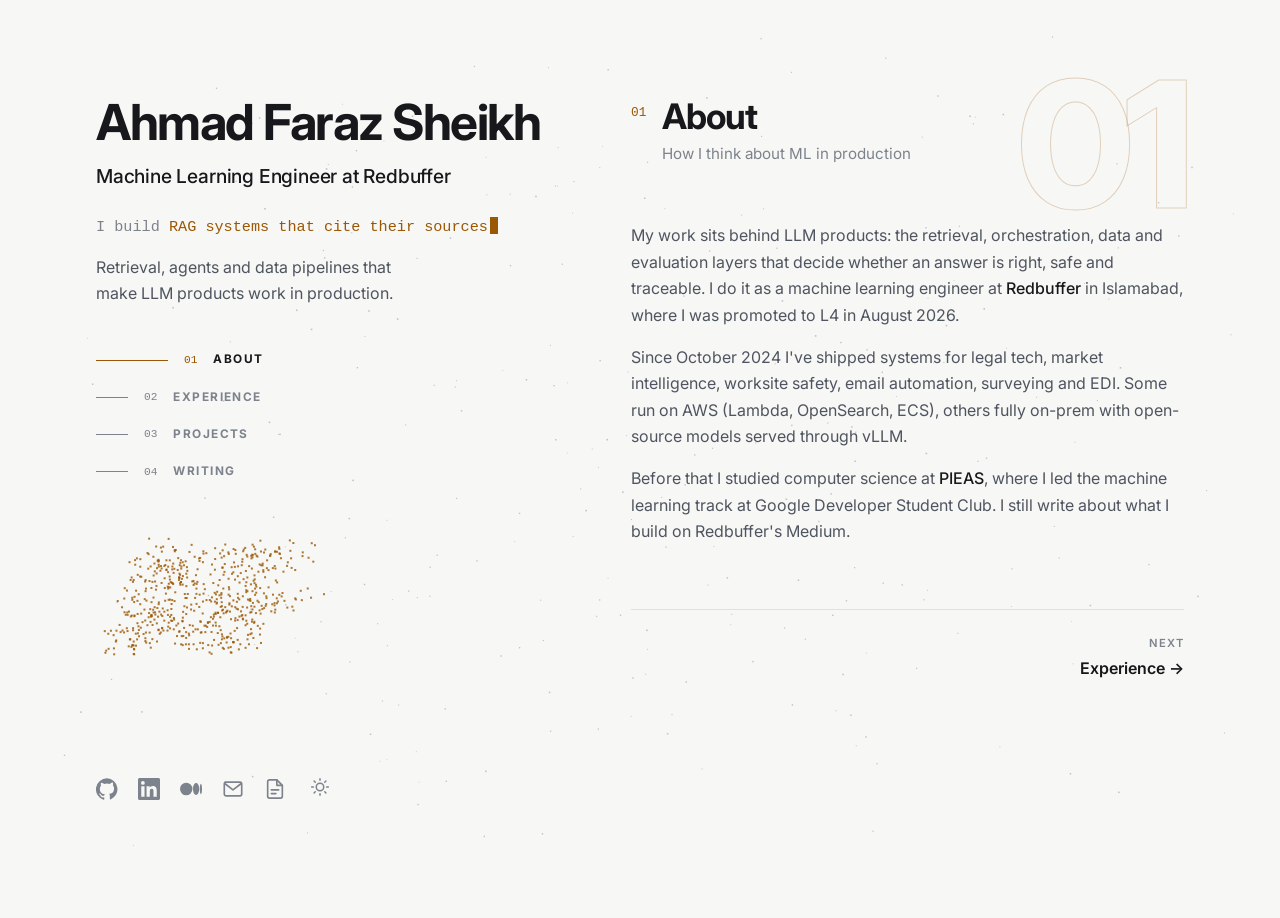
==== index.html @ 35bd9086 "Portfolio: two-column layout with section pages and embedding-space visual" ====
<!DOCTYPE html>
<html lang="en">
<head>
<meta charset="utf-8">
<meta name="viewport" content="width=device-width, initial-scale=1, viewport-fit=cover">
<title>Ahmad Faraz Sheikh | Machine Learning Engineer</title>
<meta name="description" content="Ahmad Faraz Sheikh is a machine learning engineer at Redbuffer building RAG systems, agentic AI, data pipelines and LLM evaluation, deployed on AWS and on-prem with vLLM.">
<meta name="author" content="Ahmad Faraz Sheikh">
<meta property="og:type" content="website">
<meta property="og:title" content="Ahmad Faraz Sheikh | Machine Learning Engineer">
<meta property="og:description" content="Ahmad Faraz Sheikh is a machine learning engineer at Redbuffer building RAG systems, agentic AI, data pipelines and LLM evaluation, deployed on AWS and on-prem with vLLM.">
<meta property="og:image" content="assets/img/og-image.png">
<meta name="twitter:card" content="summary_large_image">
<meta name="theme-color" content="#0e1013">
<link rel="icon" href="favicon.svg" type="image/svg+xml">
<script>try{var t=localStorage.getItem("theme");if(t)document.documentElement.dataset.theme=t}catch(e){}</script>
<link rel="preconnect" href="https://fonts.googleapis.com">
<link rel="preconnect" href="https://fonts.gstatic.com" crossorigin>
<link href="https://fonts.googleapis.com/css2?family=Inter:wght@400;500;600;700&display=swap" rel="stylesheet">
<link rel="stylesheet" href="assets/css/style.css?v=11">
</head>
<body data-page="index">
<div class="spot" aria-hidden="true"></div>
<a class="skip" href="#main">Skip to content</a>
<canvas id="field" aria-hidden="true"></canvas>
<div class="layout">
  <header class="side">
    <div>
      <h1><a href="index.html">Ahmad Faraz Sheikh</a></h1>
      <h2 class="role">Machine Learning Engineer at Redbuffer</h2>
      <p class="typed" aria-label="What I work on"><span class="k">I build</span> <span id="typed"></span><span class="caret" aria-hidden="true"></span></p>
      <p class="pitch">Retrieval, agents and data pipelines that make LLM products work in production.</p>
      <nav class="toc" aria-label="Sections">
        <a href="#about" data-sec="about"><i></i><b>01</b><span>About</span></a>
        <a href="#experience" data-sec="experience"><i></i><b>02</b><span>Experience</span></a>
        <a href="#projects" data-sec="projects"><i></i><b>03</b><span>Projects</span></a>
        <a href="#writing" data-sec="writing"><i></i><b>04</b><span>Writing</span></a>
      </nav>
    </div>
    <div class="viz" aria-hidden="true"></div>
    <div class="side-foot">
      <ul class="socials" id="socials" aria-label="Social media"></ul>
      <button class="theme" id="themeBtn" type="button" aria-label="Switch between dark and light">
        <svg viewBox="0 0 24 24" aria-hidden="true"><circle cx="12" cy="12" r="4.5"/><path d="M12 2v2M12 20v2M4.9 4.9l1.4 1.4M17.7 17.7l1.4 1.4M2 12h2M20 12h2M4.9 19.1l1.4-1.4M17.7 6.3l1.4-1.4"/></svg>
      </button>
    </div>
  </header>

  <main id="main" class="content">
    <nav class="tabs" aria-label="Sections"><a href="#about" data-sec="about">About</a><a href="#experience" data-sec="experience">Experience</a><a href="#projects" data-sec="projects">Projects</a><a href="#writing" data-sec="writing">Writing</a></nav>
      <section id="about" class="sec" aria-label="About" data-num="01">
        <header class="sec-head"><span class="num">01</span><div><h2>About</h2><p class="kicker">How I think about ML in production</p></div></header>
        <div class="about" id="aboutText"></div>
        <nav class="pager" aria-label="Section pages"><span></span><a class="pg next" href="#experience" data-sec="experience"><small>Next</small><span>Experience →</span></a></nav>
      </section>
      <section id="experience" class="sec" aria-label="Experience" data-num="02">
        <header class="sec-head"><span class="num">02</span><div><h2>Experience</h2><p class="kicker">Where I have shipped</p></div></header>
        <ol class="list" id="experienceList"></ol>
        <a class="arrow-link" id="cvLink" download>Download full CV <span aria-hidden="true">→</span></a>
        <nav class="pager" aria-label="Section pages"><a class="pg prev" href="#about" data-sec="about"><small>Previous</small><span>← About</span></a><a class="pg next" href="#projects" data-sec="projects"><small>Next</small><span>Projects →</span></a></nav>
      </section>
      <section id="projects" class="sec" aria-label="Projects" data-num="03">
        <header class="sec-head"><span class="num">03</span><div><h2>Projects</h2><p class="kicker">Selected client work</p></div></header>
        <ol class="list" id="projectList"></ol>
        <a class="arrow-link" href="projects.html">View full project archive <span aria-hidden="true">→</span></a>
        <nav class="pager" aria-label="Section pages"><a class="pg prev" href="#experience" data-sec="experience"><small>Previous</small><span>← Experience</span></a><a class="pg next" href="#writing" data-sec="writing"><small>Next</small><span>Writing →</span></a></nav>
      </section>
      <section id="writing" class="sec" aria-label="Writing" data-num="04">
        <header class="sec-head"><span class="num">04</span><div><h2>Writing</h2><p class="kicker">Notes on Medium</p></div></header>
        <ol class="list" id="writingList"></ol>
        <footer class="foot">
          <p>Want to talk about RAG, agents or an ML role? Email <a id="footMail"></a>.</p>
          <p class="small">Hand-built with plain HTML, CSS and JavaScript. Hosted on GitHub Pages.</p>
        </footer>
        <nav class="pager" aria-label="Section pages"><a class="pg prev" href="#projects" data-sec="projects"><small>Previous</small><span>← Projects</span></a><a class="pg next" href="#about" data-sec="about"><small>Back to start</small><span>About ↺</span></a></nav>
      </section>
  </main>
</div>

<dialog id="modal" aria-labelledby="mTitle"><div id="modalBody"></div></dialog>
<noscript><p style="text-align:center;padding:2rem">This site needs JavaScript to show its content. Email <a href="mailto:faraz.sheikh2001@gmail.com">faraz.sheikh2001@gmail.com</a>.</p></noscript>
<script src="assets/js/content.js?v=11" defer></script>
<script src="assets/js/field.js?v=11" defer></script>
<script src="assets/js/main.js?v=11" defer></script>
</body>
</html>
---- assets/css/style.css ----
/* Two-column engineer layout: fixed intro on the left, scrolling work on the right. */
/* each section page has its own accent: --ad (dark theme) and --al (light theme) */
:root{--ad:#f2b84b;--al:#9a5704}
:root[data-sec="experience"]{--ad:#5fd3a0;--al:#17754b}
:root[data-sec="projects"]{--ad:#8ea6ff;--al:#3450c2}
:root[data-sec="writing"]{--ad:#ff8f6e;--al:#bf4320}
:root{
  --bg:#0e1013; --raise:rgba(255,255,255,.035); --raise2:rgba(255,255,255,.06);
  --head:#e6e8eb; --text:#99a2ad; --dim:#636c77; --line:rgba(255,255,255,.08);
  --accent:var(--ad);
  color-scheme:dark;
}
:root[data-theme="light"]{
  --bg:#f7f7f5; --raise:rgba(0,0,0,.03); --raise2:rgba(0,0,0,.05);
  --head:#17181b; --text:#4f5560; --dim:#7d838c; --line:rgba(0,0,0,.09);
  --accent:var(--al);
  color-scheme:light;
}
@media (prefers-color-scheme: light){
  :root:not([data-theme="dark"]){
    --bg:#f7f7f5; --raise:rgba(0,0,0,.03); --raise2:rgba(0,0,0,.05);
    --head:#17181b; --text:#4f5560; --dim:#7d838c; --line:rgba(0,0,0,.09);
    --accent:var(--al);
    color-scheme:light;
  }
}
:root{--pill:color-mix(in srgb,var(--accent) 11%,transparent);--spot:color-mix(in srgb,var(--accent) 7%,transparent)}

*,*::before,*::after{box-sizing:border-box}
html{-webkit-text-size-adjust:100%;scroll-behavior:smooth}
body{margin:0;background:var(--bg);color:var(--text);font:400 16px/1.65 Inter,system-ui,sans-serif;-webkit-font-smoothing:antialiased}
a{color:inherit;text-decoration:none}
h1,h2,h3,p{margin:0}
ul,ol{list-style:none;margin:0;padding:0}
b,strong{color:var(--head);font-weight:500}
::selection{background:var(--accent);color:var(--bg)}
:focus-visible{outline:2px solid var(--accent);outline-offset:3px;border-radius:4px}
.skip{position:absolute;left:-999px;top:12px;z-index:60;background:var(--accent);color:var(--bg);padding:.5rem 1rem;border-radius:6px;font-weight:600}
.skip:focus{left:12px}
.spot{position:fixed;inset:0;pointer-events:none;z-index:0;transition:background .3s}
@media (hover:none){.spot{display:none}}

/* ---------- layout ---------- */
.layout{position:relative;z-index:1;max-width:1280px;margin:0 auto;padding:0 24px}
@media (min-width:768px){.layout{padding:0 48px}}
@media (min-width:1024px){.layout{display:flex;justify-content:space-between;gap:4rem;padding:0 96px}}

.side{padding:64px 0 24px}
@media (min-width:1024px){.side{position:sticky;top:0;height:100vh;width:46%;display:flex;flex-direction:column;justify-content:space-between;padding:96px 0}}
.side h1{font-size:clamp(2.4rem,5vw,3.1rem);line-height:1.05;font-weight:700;letter-spacing:-.03em;color:var(--head)}
.role{margin-top:.8rem;font-size:1.2rem;font-weight:500;color:var(--head);letter-spacing:-.01em}
.typed{margin-top:1.4rem;min-height:1.6em;font:500 .95rem/1.6 ui-monospace,"SF Mono",Menlo,Consolas,monospace;color:var(--accent);transition:color .4s}
.typed .k{color:var(--dim)}
.typed .caret{display:inline-block;width:.55em;height:1.1em;margin-left:2px;vertical-align:-.2em;background:var(--accent);animation:blink 1s steps(2) infinite;transition:background .4s}
@keyframes blink{50%{opacity:0}}
.pitch{margin-top:1rem;max-width:21rem;line-height:1.6}

.toc{display:none}
@media (min-width:1024px){.toc{display:flex;flex-direction:column;align-items:flex-start;margin-top:2.2rem;gap:0}}
.toc a{display:flex;align-items:center;gap:1rem;padding:.55rem 0;font-size:.74rem;font-weight:700;text-transform:uppercase;letter-spacing:.12em;color:var(--dim);transition:color .2s}
.toc a b{font:500 .7rem ui-monospace,Menlo,monospace;color:inherit;letter-spacing:0}
.toc i{display:block;width:2rem;height:1px;background:var(--dim);transition:width .3s,background .3s}
.toc a:hover{color:var(--head)}
.toc a:hover i{width:3rem;background:var(--head)}
.toc a.active{color:var(--head)}
.toc a.active b{color:var(--accent)}
.toc a.active i{width:4.5rem;background:var(--accent)}

/* living embedding space: the canvas covers the page, the shape fills .viz */
#field{position:fixed;inset:0;width:100%;height:100%;z-index:0;pointer-events:none}
@media (max-width:1023px){#field{position:absolute;top:0;left:0;right:0;bottom:auto}}
.viz{height:170px;margin:1.5rem 0 .5rem}
@media (min-width:1024px){.side{justify-content:flex-start}.viz{flex:1;min-height:130px;max-height:360px;margin:1.8rem 0 2.4rem;max-width:460px}}
.side-foot{display:flex;align-items:center;gap:1.25rem;margin-top:2rem}
.socials{display:flex;align-items:center;gap:1.25rem}
.socials a{display:block;color:var(--dim);transition:color .15s}
.socials a:hover{color:var(--head)}
.socials svg{width:22px;height:22px;display:block}
.theme{margin-left:auto;background:none;border:0;padding:4px;color:var(--dim);cursor:pointer}
.theme:hover{color:var(--head)}
.theme svg{width:20px;height:20px;fill:none;stroke:currentColor;stroke-width:1.8;stroke-linecap:round}
@media (min-width:1024px){.theme{margin-left:0}}

.content{padding:0 0 64px;position:relative}

/* mobile tab bar (the left column's nav takes over on desktop) */
.tabs{position:sticky;top:0;z-index:20;display:flex;gap:1.5rem;overflow-x:auto;scrollbar-width:none;margin:0 -24px 2rem;padding:0 24px;border-bottom:1px solid var(--line);background:color-mix(in srgb,var(--bg) 85%,transparent);backdrop-filter:blur(10px);-webkit-backdrop-filter:blur(10px)}
.tabs::-webkit-scrollbar{display:none}
@media (min-width:768px){.tabs{margin:0 -48px 2rem;padding:0 48px}}
.tabs a{flex:none;padding:1rem 0 .9rem;font-size:.78rem;font-weight:700;text-transform:uppercase;letter-spacing:.1em;color:var(--dim);border-bottom:2px solid transparent;margin-bottom:-1px;transition:color .2s,border-color .3s}
.tabs a.active{color:var(--head);border-color:var(--accent)}
@media (min-width:1024px){.tabs{display:none}}

/* ---------- section pages ---------- */
.sec{display:none;position:relative}
.sec.on{display:block;animation:pageIn .45s cubic-bezier(.2,.7,.2,1)}
@keyframes pageIn{from{opacity:0;transform:translateY(14px)}}
/* big outlined page number behind the header */
.sec::before{content:attr(data-num);position:absolute;right:0;top:-1rem;font:800 clamp(6rem,14vw,11rem)/1 Inter,sans-serif;letter-spacing:-.06em;color:transparent;-webkit-text-stroke:1px color-mix(in srgb,var(--accent) 35%,transparent);pointer-events:none;z-index:-1;opacity:.7}
@media (min-width:1024px){
  body[data-page="index"]{overflow:hidden}
  .layout{height:100vh}
  .content{width:54%;height:100vh;padding:0}
  .sec,.sec.on{display:block;position:absolute;top:0;bottom:0;left:-1.75rem;right:-1.75rem;overflow-y:auto;overscroll-behavior:contain;padding:96px 1.75rem 72px;scrollbar-width:thin;scrollbar-color:var(--line) transparent;
    opacity:0;visibility:hidden;transform:translateY(18px);transition:opacity .45s ease,transform .55s cubic-bezier(.2,.7,.2,1),visibility 0s .45s;animation:none}
  .sec.on{opacity:1;visibility:visible;transform:none;transition:opacity .45s ease .08s,transform .55s cubic-bezier(.2,.7,.2,1) .08s,visibility 0s}
  .sec::before{right:1.75rem;top:3.5rem}
}
.sec:focus,.sec:focus-visible{outline:none}
.sec-head{display:flex;align-items:flex-start;gap:1rem;margin-bottom:2.5rem}
@media (min-width:1024px){.sec-head{margin-bottom:3.5rem}}
.sec-head .num{font:500 .8rem ui-monospace,Menlo,monospace;color:var(--accent);padding-top:.55rem;transition:color .4s}
.sec-head h2{font-size:clamp(1.7rem,3vw,2.2rem);font-weight:700;letter-spacing:-.03em;line-height:1.15;color:var(--head)}
.sec-head .kicker{margin-top:.3rem;color:var(--dim);font-size:.95rem}

/* previous / next at the bottom of each page */
.pager{display:flex;justify-content:space-between;gap:1rem;margin-top:4rem;padding-top:1.5rem;border-top:1px solid var(--line)}
.pg{display:flex;flex-direction:column;gap:.15rem;color:var(--head);font-weight:600}
.pg.next{text-align:right;margin-left:auto}
.pg small{font-size:.7rem;font-weight:600;text-transform:uppercase;letter-spacing:.1em;color:var(--dim)}
.pg span{transition:color .2s,transform .2s}
.pg:hover span{color:var(--accent)}
.pg.next:hover span{transform:translateX(4px)}
.pg.prev:hover span{transform:translateX(-4px)}

.about p{margin-bottom:1rem}
.about a{color:var(--head);font-weight:500}
.about a:hover{color:var(--accent)}

/* ---------- list items (experience, projects, writing) ---------- */
.list{display:flex;flex-direction:column;gap:3rem}
.item{position:relative;display:grid;gap:.5rem;transition:opacity .25s}
@media (min-width:640px){.item{grid-template-columns:repeat(8,minmax(0,1fr));gap:2rem}}
.item::before{content:"";position:absolute;inset:-1rem;border-radius:8px;transition:background .25s,box-shadow .25s;z-index:-1}
@media (min-width:1024px){
  .item::before{inset:-1rem -1.5rem}
  .item:hover::before{background:var(--raise);box-shadow:inset 0 1px 0 var(--line)}
  .list:hover .item:not(:hover){opacity:.5}
}
.item .when{font-size:.74rem;font-weight:600;text-transform:uppercase;letter-spacing:.06em;color:var(--dim);padding-top:.25rem}
@media (min-width:640px){.item .when{grid-column:span 2}.item .body{grid-column:3/-1}}
.item h3{font-size:1rem;font-weight:500;line-height:1.35;color:var(--head)}
.item h3 .t{display:inline}
.item h3 .co{color:var(--dim);font-weight:400}
.item:hover h3,.item:focus-within h3{color:var(--accent)}
.item h3 .ar{display:inline-block;margin-left:.3rem;transition:transform .2s;font-size:.9em}
.item:hover h3 .ar{transform:translate(3px,-3px)}
.item .stretch{position:absolute;inset:-1rem;z-index:2;border-radius:8px;background:none;border:0;padding:0;margin:0;cursor:pointer;-webkit-appearance:none;appearance:none}
@media (min-width:1024px){.item .stretch{inset:-1rem -1.5rem}}
.item .stretch:focus-visible{outline-offset:0}
.item .sub{font-size:.95rem;color:var(--dim);margin-top:.1rem}
.item p.desc{margin-top:.5rem;font-size:.92rem;line-height:1.6}
.item .bul{margin-top:.6rem;display:grid;gap:.35rem;font-size:.9rem}
.item .bul li{position:relative;padding-left:1rem}
.item .bul li::before{content:"";position:absolute;left:0;top:.65em;width:5px;height:1px;background:var(--dim)}
.item .bul button{position:relative;z-index:3;background:none;border:0;padding:0;font:inherit;color:var(--head);font-weight:500;cursor:pointer}
.item .bul button:hover{color:var(--accent)}
.tags{display:flex;flex-wrap:wrap;gap:.4rem;margin-top:.9rem}
.tags li{padding:.25rem .7rem;border-radius:999px;background:var(--pill);color:var(--accent);font-size:.74rem;font-weight:500;line-height:1.4}

/* project thumbnail: key metric instead of a screenshot */
.metric{order:2;align-self:start;border:1px solid var(--line);border-radius:6px;background:var(--raise);padding:.7rem .75rem;max-width:200px;transition:border-color .2s}
@media (min-width:640px){.metric{order:0;grid-column:span 2;margin-top:.2rem}}
.item:hover .metric{border-color:color-mix(in srgb,var(--accent) 45%,transparent)}
.metric b{display:block;font-size:1.25rem;font-weight:700;letter-spacing:-.02em;color:var(--head);line-height:1.15}
.metric span{display:block;font-size:.7rem;line-height:1.35;color:var(--dim);margin-top:.2rem}

.arrow-link{display:inline-flex;align-items:center;gap:.4rem;margin-top:3rem;font-weight:600;color:var(--head);border-bottom:1px solid transparent}
.arrow-link span{transition:transform .2s}
.arrow-link:hover{border-color:var(--accent)}
.arrow-link:hover span{transform:translateX(4px)}

.foot{margin-top:4rem;max-width:28rem;font-size:.9rem;color:var(--dim)}
.foot a{color:var(--head);font-weight:500}
.foot a:hover{color:var(--accent)}
.foot .small{margin-top:.8rem;font-size:.8rem}

/* ---------- archive ---------- */
.archive{position:relative;z-index:1;max-width:1280px;margin:0 auto;padding:64px 24px}
@media (min-width:768px){.archive{padding:96px 48px}}
@media (min-width:1024px){.archive{padding:96px}}
.back{display:inline-flex;gap:.5rem;font-weight:600;color:var(--accent)}
.back span{transition:transform .2s}
.back:hover span{transform:translateX(-4px)}
.archive h1{margin-top:.6rem;font-size:clamp(2.4rem,5vw,3.1rem);font-weight:700;letter-spacing:-.03em;color:var(--head)}
.archive .lead{margin-top:.6rem}
.arch-table{width:100%;margin-top:3rem;border-collapse:collapse;text-align:left}
.arch-table thead{position:sticky;top:0;z-index:5;background:color-mix(in srgb,var(--bg) 82%,transparent);backdrop-filter:blur(8px)}
.arch-table th{padding:1rem 1rem 1rem 0;font-size:.8rem;font-weight:600;color:var(--head);border-bottom:1px solid var(--line)}
.arch-table td{padding:1rem 1rem 1rem 0;border-bottom:1px solid var(--line);vertical-align:top;font-size:.9rem}
.arch-table td.yr{color:var(--dim);white-space:nowrap;padding-top:1.1rem}
.arch-table td.nm{font-weight:600;color:var(--head);line-height:1.35}
.arch-table td.nm button{all:unset;cursor:pointer}
.arch-table td.nm button:hover,.arch-table td.nm a:hover{color:var(--accent)}
.arch-table td.at{color:var(--dim)}
.arch-table td .tags{margin-top:0}
.arch-table td.ln a,.arch-table td.ln button{all:unset;cursor:pointer;color:var(--dim);font-size:.86rem;white-space:nowrap}
.arch-table td.ln a:hover,.arch-table td.ln button:hover{color:var(--accent)}
@media (max-width:1023px){.hide-md{display:none}}
@media (max-width:639px){.hide-sm{display:none}}

/* ---------- case study modal ---------- */
dialog#modal{width:min(760px,100% - 24px);max-height:min(88vh,100dvh - 24px);padding:0;border:1px solid var(--line);border-radius:12px;background:var(--bg);color:var(--text);box-shadow:0 30px 80px -20px rgba(0,0,0,.6)}
dialog#modal::backdrop{background:rgba(5,6,8,.65);backdrop-filter:blur(3px)}
dialog#modal[open]{animation:up .2s ease-out}
@keyframes up{from{opacity:0;transform:translateY(10px)}}
.m-in{padding:2rem}
@media (max-width:640px){.m-in{padding:1.4rem 1.2rem}}
.m-top{display:flex;justify-content:space-between;align-items:flex-start;gap:1rem}
.m-top .k{font-size:.74rem;font-weight:600;text-transform:uppercase;letter-spacing:.08em;color:var(--dim)}
.m-x{flex:none;background:var(--raise2);border:0;color:var(--head);width:34px;height:34px;border-radius:8px;cursor:pointer;font-size:1rem}
.m-x:hover{color:var(--accent)}
.m-in h2{margin-top:.4rem;font-size:1.6rem;line-height:1.2;font-weight:700;letter-spacing:-.02em;color:var(--head)}
.m-in .lead{margin-top:.7rem}
.m-stats{display:grid;grid-template-columns:repeat(3,1fr);gap:.6rem;margin-top:1.4rem}
@media (max-width:560px){.m-stats{grid-template-columns:1fr}}
.m-stats div{border:1px solid var(--line);border-radius:8px;padding:.75rem .85rem;background:var(--raise)}
.m-stats b{display:block;font-size:1.1rem;font-weight:700;color:var(--head)}
.m-stats span{font-size:.8rem;color:var(--dim)}
.m-in h4{margin:1.8rem 0 .6rem;font-size:.74rem;font-weight:700;text-transform:uppercase;letter-spacing:.12em;color:var(--head)}
.m-in .bul{display:grid;gap:.5rem;font-size:.94rem}
.m-in .bul li{position:relative;padding-left:1.1rem}
.m-in .bul li::before{content:"▹";position:absolute;left:0;color:var(--accent)}
.flow{display:flex;flex-wrap:wrap;align-items:center;gap:.4rem;font-size:.82rem}
.flow span{border:1px solid var(--line);border-radius:6px;padding:.35rem .6rem;background:var(--raise);color:var(--head)}
.flow span small{display:block;font-size:.7rem;color:var(--dim)}
.flow em{font-style:normal;color:var(--dim)}
.m-links{display:flex;flex-wrap:wrap;gap:1.2rem;margin-top:1.6rem}
.m-links a{font-weight:600;color:var(--accent)}
.m-links a:hover{text-decoration:underline}

@media (prefers-reduced-motion:reduce){*{animation:none!important;transition:none!important;scroll-behavior:auto!important}}
@media (max-width:639px){.metric{display:none}}
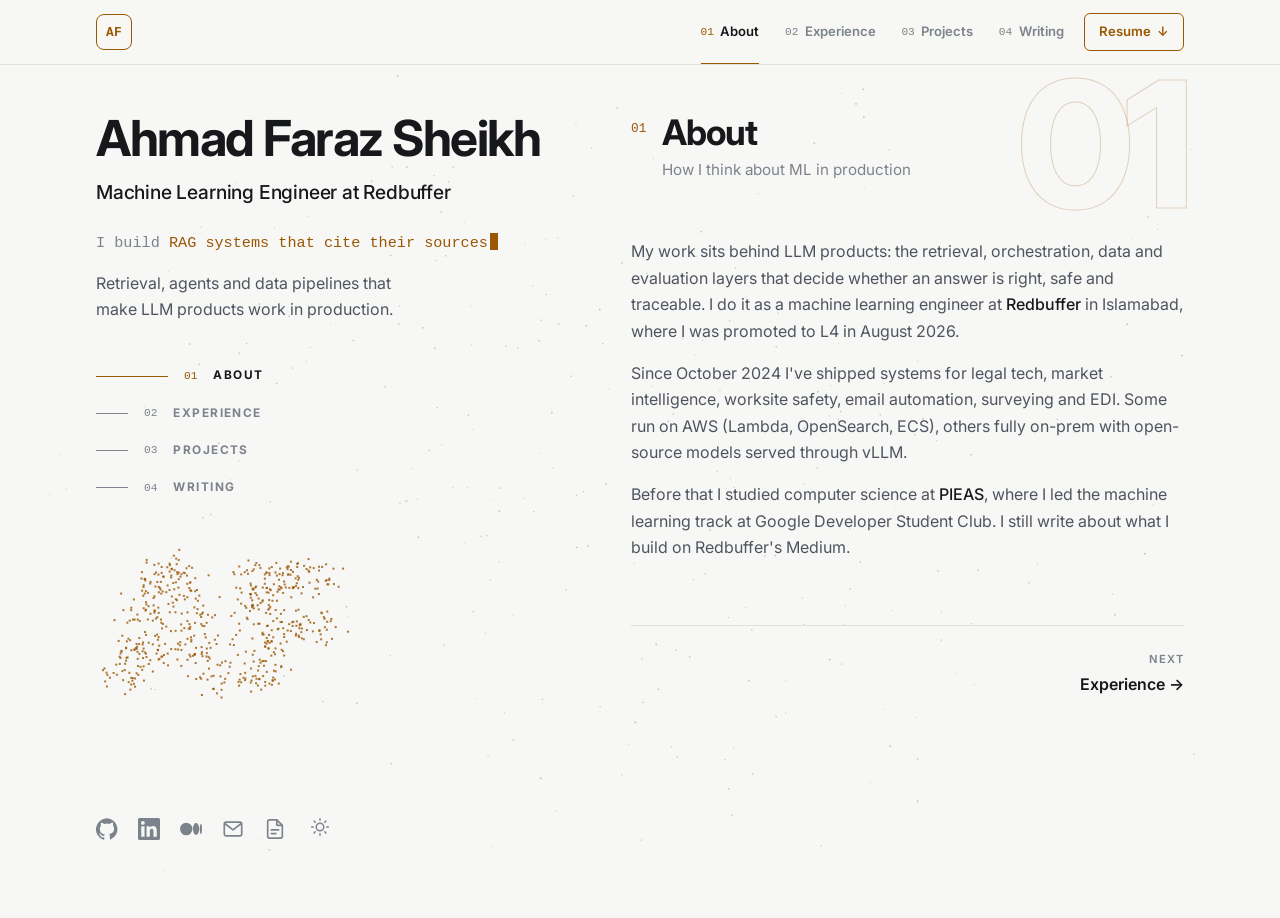
==== commit 96662e00: "Add top navigation bar with resume button" ====
--- a/index.html
+++ b/index.html
@@ -17,12 +17,19 @@
 <link rel="preconnect" href="https://fonts.googleapis.com">
 <link rel="preconnect" href="https://fonts.gstatic.com" crossorigin>
 <link href="https://fonts.googleapis.com/css2?family=Inter:wght@400;500;600;700&display=swap" rel="stylesheet">
-<link rel="stylesheet" href="assets/css/style.css?v=11">
+<link rel="stylesheet" href="assets/css/style.css?v=12">
 </head>
 <body data-page="index">
 <div class="spot" aria-hidden="true"></div>
 <a class="skip" href="#main">Skip to content</a>
 <canvas id="field" aria-hidden="true"></canvas>
+<div class="topbar" role="banner">
+  <div class="tb-in">
+    <a class="brand" href="#about" data-sec="about" aria-label="Ahmad Faraz Sheikh, back to start"><span>AF</span></a>
+    <nav class="tb-nav" aria-label="Sections"><a href="#about" data-sec="about"><b>01</b>About</a><a href="#experience" data-sec="experience"><b>02</b>Experience</a><a href="#projects" data-sec="projects"><b>03</b>Projects</a><a href="#writing" data-sec="writing"><b>04</b>Writing</a></nav>
+    <a class="tb-cv" id="tbCv" download>Resume <span aria-hidden="true">↓</span></a>
+  </div>
+</div>
 <div class="layout">
   <header class="side">
     <div>
@@ -47,7 +54,6 @@
   </header>
 
   <main id="main" class="content">
-    <nav class="tabs" aria-label="Sections"><a href="#about" data-sec="about">About</a><a href="#experience" data-sec="experience">Experience</a><a href="#projects" data-sec="projects">Projects</a><a href="#writing" data-sec="writing">Writing</a></nav>
       <section id="about" class="sec" aria-label="About" data-num="01">
         <header class="sec-head"><span class="num">01</span><div><h2>About</h2><p class="kicker">How I think about ML in production</p></div></header>
         <div class="about" id="aboutText"></div>
@@ -79,8 +85,8 @@
 
 <dialog id="modal" aria-labelledby="mTitle"><div id="modalBody"></div></dialog>
 <noscript><p style="text-align:center;padding:2rem">This site needs JavaScript to show its content. Email <a href="mailto:faraz.sheikh2001@gmail.com">faraz.sheikh2001@gmail.com</a>.</p></noscript>
-<script src="assets/js/content.js?v=11" defer></script>
-<script src="assets/js/field.js?v=11" defer></script>
-<script src="assets/js/main.js?v=11" defer></script>
+<script src="assets/js/content.js?v=12" defer></script>
+<script src="assets/js/field.js?v=12" defer></script>
+<script src="assets/js/main.js?v=12" defer></script>
 </body>
 </html>
--- a/assets/css/style.css
+++ b/assets/css/style.css
@@ -45,8 +45,8 @@
 @media (min-width:768px){.layout{padding:0 48px}}
 @media (min-width:1024px){.layout{display:flex;justify-content:space-between;gap:4rem;padding:0 96px}}
 
-.side{padding:64px 0 24px}
-@media (min-width:1024px){.side{position:sticky;top:0;height:100vh;width:46%;display:flex;flex-direction:column;justify-content:space-between;padding:96px 0}}
+.side{padding:40px 0 24px}
+@media (min-width:1024px){.side{position:sticky;top:0;height:100vh;width:46%;display:flex;flex-direction:column;justify-content:space-between;padding:112px 0 56px}}
 .side h1{font-size:clamp(2.4rem,5vw,3.1rem);line-height:1.05;font-weight:700;letter-spacing:-.03em;color:var(--head)}
 .role{margin-top:.8rem;font-size:1.2rem;font-weight:500;color:var(--head);letter-spacing:-.01em}
 .typed{margin-top:1.4rem;min-height:1.6em;font:500 .95rem/1.6 ui-monospace,"SF Mono",Menlo,Consolas,monospace;color:var(--accent);transition:color .4s}
@@ -81,15 +81,30 @@
 .theme svg{width:20px;height:20px;fill:none;stroke:currentColor;stroke-width:1.8;stroke-linecap:round}
 @media (min-width:1024px){.theme{margin-left:0}}
 
-.content{padding:0 0 64px;position:relative}
-
-/* mobile tab bar (the left column's nav takes over on desktop) */
-.tabs{position:sticky;top:0;z-index:20;display:flex;gap:1.5rem;overflow-x:auto;scrollbar-width:none;margin:0 -24px 2rem;padding:0 24px;border-bottom:1px solid var(--line);background:color-mix(in srgb,var(--bg) 85%,transparent);backdrop-filter:blur(10px);-webkit-backdrop-filter:blur(10px)}
-.tabs::-webkit-scrollbar{display:none}
-@media (min-width:768px){.tabs{margin:0 -48px 2rem;padding:0 48px}}
-.tabs a{flex:none;padding:1rem 0 .9rem;font-size:.78rem;font-weight:700;text-transform:uppercase;letter-spacing:.1em;color:var(--dim);border-bottom:2px solid transparent;margin-bottom:-1px;transition:color .2s,border-color .3s}
-.tabs a.active{color:var(--head);border-color:var(--accent)}
-@media (min-width:1024px){.tabs{display:none}}
+.content{padding:2.5rem 0 64px;position:relative}
+
+/* top bar: brand, sections, resume (fixed on desktop, sticky on phones) */
+.topbar{position:sticky;top:0;z-index:40;background:color-mix(in srgb,var(--bg) 82%,transparent);backdrop-filter:blur(12px);-webkit-backdrop-filter:blur(12px);border-bottom:1px solid var(--line)}
+@media (min-width:1024px){.topbar{position:fixed;left:0;right:0}}
+.tb-in{max-width:1280px;margin:0 auto;padding:0 24px;height:60px;display:flex;align-items:center;gap:1.25rem}
+@media (min-width:768px){.tb-in{padding:0 48px}}
+@media (min-width:1024px){.tb-in{padding:0 96px;height:64px}}
+.brand{flex:none;display:grid;place-items:center;width:36px;height:36px;border:1px solid var(--accent);border-radius:8px;color:var(--accent);font:700 .8rem ui-monospace,Menlo,monospace;letter-spacing:.02em;transition:color .3s,border-color .3s,background .2s}
+.brand:hover,.brand.active:hover{background:var(--pill)}
+.tb-nav{flex:1;min-width:0;display:flex;gap:1.6rem;overflow-x:auto;scrollbar-width:none;justify-content:flex-end;height:100%}
+.tb-nav::-webkit-scrollbar{display:none}
+@media (max-width:639px){.tb-nav{justify-content:flex-start;gap:1.2rem;margin-right:-24px;padding-right:24px}}
+.tb-nav a{position:relative;flex:none;display:flex;align-items:center;gap:.4rem;font-size:.82rem;font-weight:600;color:var(--dim);transition:color .2s}
+.tb-nav a b{font:500 .7rem ui-monospace,Menlo,monospace;color:inherit}
+.tb-nav a::after{content:"";position:absolute;left:0;right:0;bottom:-1px;height:2px;background:var(--accent);transform:scaleX(0);transition:transform .3s cubic-bezier(.2,.7,.2,1),background .3s}
+.tb-nav a:hover{color:var(--head)}
+.tb-nav a.active{color:var(--head)}
+.tb-nav a.active b{color:var(--accent)}
+.tb-nav a.active::after{transform:scaleX(1)}
+.tb-cv{flex:none;display:inline-flex;align-items:center;gap:.35rem;padding:.42rem .9rem;border:1px solid var(--accent);border-radius:6px;color:var(--accent);font-size:.82rem;font-weight:600;transition:background .2s,color .3s,border-color .3s}
+.tb-cv:hover{background:var(--pill)}
+@media (max-width:639px){.tb-cv{display:none}}
+.content > .sec:first-of-type{margin-top:0}
 
 /* ---------- section pages ---------- */
 .sec{display:none;position:relative}
@@ -101,7 +116,7 @@
   body[data-page="index"]{overflow:hidden}
   .layout{height:100vh}
   .content{width:54%;height:100vh;padding:0}
-  .sec,.sec.on{display:block;position:absolute;top:0;bottom:0;left:-1.75rem;right:-1.75rem;overflow-y:auto;overscroll-behavior:contain;padding:96px 1.75rem 72px;scrollbar-width:thin;scrollbar-color:var(--line) transparent;
+  .sec,.sec.on{display:block;position:absolute;top:0;bottom:0;left:-1.75rem;right:-1.75rem;overflow-y:auto;overscroll-behavior:contain;padding:112px 1.75rem 72px;scrollbar-width:thin;scrollbar-color:var(--line) transparent;
     opacity:0;visibility:hidden;transform:translateY(18px);transition:opacity .45s ease,transform .55s cubic-bezier(.2,.7,.2,1),visibility 0s .45s;animation:none}
   .sec.on{opacity:1;visibility:visible;transform:none;transition:opacity .45s ease .08s,transform .55s cubic-bezier(.2,.7,.2,1) .08s,visibility 0s}
   .sec::before{right:1.75rem;top:3.5rem}
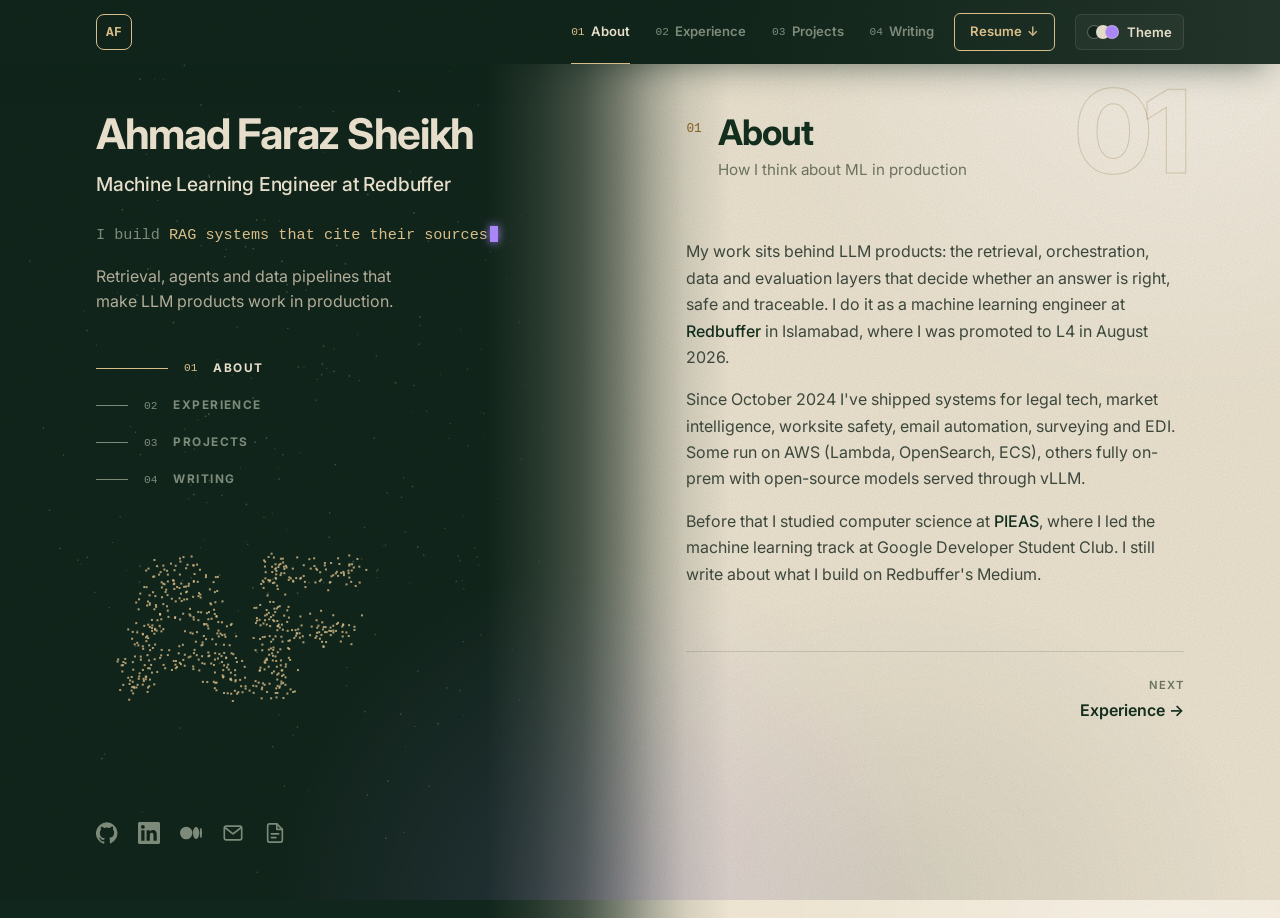
==== commit 98ac957f: "Add blended themes with a palette picker: Navy and Cream, Forest and Sand, Midnight and White" ====
--- a/index.html
+++ b/index.html
@@ -11,13 +11,13 @@
 <meta property="og:description" content="Ahmad Faraz Sheikh is a machine learning engineer at Redbuffer building RAG systems, agentic AI, data pipelines and LLM evaluation, deployed on AWS and on-prem with vLLM.">
 <meta property="og:image" content="assets/img/og-image.png">
 <meta name="twitter:card" content="summary_large_image">
-<meta name="theme-color" content="#0e1013">
+<meta name="theme-color" content="#11261c">
+<script>try{var m=location.search.match(/[?&]palette=([a-z]+)/),p=m?m[1]:localStorage.getItem("palette");if(p)document.documentElement.dataset.palette=p}catch(e){}</script>
 <link rel="icon" href="favicon.svg" type="image/svg+xml">
-<script>try{var t=localStorage.getItem("theme");if(t)document.documentElement.dataset.theme=t}catch(e){}</script>
 <link rel="preconnect" href="https://fonts.googleapis.com">
 <link rel="preconnect" href="https://fonts.gstatic.com" crossorigin>
 <link href="https://fonts.googleapis.com/css2?family=Inter:wght@400;500;600;700&display=swap" rel="stylesheet">
-<link rel="stylesheet" href="assets/css/style.css?v=12">
+<link rel="stylesheet" href="assets/css/style.css?v=21">
 </head>
 <body data-page="index">
 <div class="spot" aria-hidden="true"></div>
@@ -28,6 +28,10 @@
     <a class="brand" href="#about" data-sec="about" aria-label="Ahmad Faraz Sheikh, back to start"><span>AF</span></a>
     <nav class="tb-nav" aria-label="Sections"><a href="#about" data-sec="about"><b>01</b>About</a><a href="#experience" data-sec="experience"><b>02</b>Experience</a><a href="#projects" data-sec="projects"><b>03</b>Projects</a><a href="#writing" data-sec="writing"><b>04</b>Writing</a></nav>
     <a class="tb-cv" id="tbCv" download>Resume <span aria-hidden="true">↓</span></a>
+    <div class="tb-theme">
+      <button class="tb-pal" id="palBtn" type="button" aria-haspopup="true" aria-expanded="false" aria-controls="palMenu" aria-label="Change colour theme"><span class="sw"><i></i><i></i><i></i></span><span class="lbl">Theme</span></button>
+      <ul class="pal-menu" id="palMenu" role="menu" aria-label="Colour themes" hidden><li role="none"><button type="button" role="menuitemradio" aria-checked="false" data-pal="navy"><span class="sw" style="--d:#0f1b33;--l:#f3ead8;--s:#ff7a66"><i></i><i></i><i></i></span><span>Navy & Cream<small>with a hint of coral</small></span></button></li><li role="none"><button type="button" role="menuitemradio" aria-checked="false" data-pal="forest"><span class="sw" style="--d:#11261c;--l:#ece3d0;--s:#b08cff"><i></i><i></i><i></i></span><span>Forest & Sand<small>with a hint of electric purple</small></span></button></li><li role="none"><button type="button" role="menuitemradio" aria-checked="false" data-pal="mono"><span class="sw" style="--d:#0a0a0b;--l:#ffffff;--s:#c6ff3d"><i></i><i></i><i></i></span><span>Midnight & White<small>with a hint of lime</small></span></button></li></ul>
+    </div>
   </div>
 </div>
 <div class="layout">
@@ -47,13 +51,10 @@
     <div class="viz" aria-hidden="true"></div>
     <div class="side-foot">
       <ul class="socials" id="socials" aria-label="Social media"></ul>
-      <button class="theme" id="themeBtn" type="button" aria-label="Switch between dark and light">
-        <svg viewBox="0 0 24 24" aria-hidden="true"><circle cx="12" cy="12" r="4.5"/><path d="M12 2v2M12 20v2M4.9 4.9l1.4 1.4M17.7 17.7l1.4 1.4M2 12h2M20 12h2M4.9 19.1l1.4-1.4M17.7 6.3l1.4-1.4"/></svg>
-      </button>
     </div>
   </header>
 
-  <main id="main" class="content">
+  <main id="main" class="content sand">
       <section id="about" class="sec" aria-label="About" data-num="01">
         <header class="sec-head"><span class="num">01</span><div><h2>About</h2><p class="kicker">How I think about ML in production</p></div></header>
         <div class="about" id="aboutText"></div>
@@ -83,10 +84,10 @@
   </main>
 </div>
 
-<dialog id="modal" aria-labelledby="mTitle"><div id="modalBody"></div></dialog>
+<dialog id="modal" class="sand" aria-labelledby="mTitle"><div id="modalBody"></div></dialog>
 <noscript><p style="text-align:center;padding:2rem">This site needs JavaScript to show its content. Email <a href="mailto:faraz.sheikh2001@gmail.com">faraz.sheikh2001@gmail.com</a>.</p></noscript>
-<script src="assets/js/content.js?v=12" defer></script>
-<script src="assets/js/field.js?v=12" defer></script>
-<script src="assets/js/main.js?v=12" defer></script>
+<script src="assets/js/content.js?v=21" defer></script>
+<script src="assets/js/field.js?v=21" defer></script>
+<script src="assets/js/main.js?v=21" defer></script>
 </body>
 </html>
--- a/assets/css/style.css
+++ b/assets/css/style.css
@@ -1,30 +1,79 @@
 /* Two-column engineer layout: fixed intro on the left, scrolling work on the right. */
-/* each section page has its own accent: --ad (dark theme) and --al (light theme) */
-:root{--ad:#f2b84b;--al:#9a5704}
-:root[data-sec="experience"]{--ad:#5fd3a0;--al:#17754b}
-:root[data-sec="projects"]{--ad:#8ea6ff;--al:#3450c2}
-:root[data-sec="writing"]{--ad:#ff8f6e;--al:#bf4320}
+/* Themes: each palette is ~90% a dark and a light colour blended together, ~10% one signature accent.
+   The left column and top bar sit on the dark surface; pages, the archive table and pop-ups on the light (.sand) surface.
+   Each section has an accent for each surface: --ag (on dark) and --as (on light). Switch with data-palette on <html>. */
+:root,:root[data-palette="forest"]{--dark:#11261c;--light:#ece3d0;--sig-d:#b08cff;--sig-l:#6a2fe0;--d-head:#efe6d2;--d-text:#b9b39f;--d-dim:#82907f;--l-head:#14301f;--l-text:#3f4a3e;--l-dim:#6f7763;--a1d:#e2c58f;--a1l:#8a6220;--a2d:#93d4a6;--a2l:#2c6a43;--a3d:#b08cff;--a3l:#6a2fe0;--a4d:#e9b384;--a4l:#97521f;}
+:root[data-palette="navy"]{--dark:#0f1b33;--light:#f3ead8;--sig-d:#ff7a66;--sig-l:#d24a33;--d-head:#f3ead8;--d-text:#b8bccb;--d-dim:#7f88a0;--l-head:#0f1b33;--l-text:#3e4659;--l-dim:#6e7486;--a1d:#f0d29b;--a1l:#8c6218;--a2d:#8ec5ff;--a2l:#1f5ea8;--a3d:#ff7a66;--a3l:#d24a33;--a4d:#f7b199;--a4l:#a8502f;}
+:root[data-palette="mono"]{--dark:#0a0a0b;--light:#ffffff;--sig-d:#c6ff3d;--sig-l:#4d7c0f;--d-head:#f5f5f5;--d-text:#a8a8ad;--d-dim:#707076;--l-head:#0a0a0b;--l-text:#3b3b40;--l-dim:#76767c;--a1d:#c6ff3d;--a1l:#4d7c0f;--a2d:#9ff0c0;--a2l:#17744a;--a3d:#e6ff7a;--a3l:#5f7a00;--a4d:#7fe7d4;--a4l:#0e6f62;}
+:root{--ag:var(--a1d);--as:var(--a1l)}
+:root[data-sec="experience"]{--ag:var(--a2d);--as:var(--a2l)}
+:root[data-sec="projects"]{--ag:var(--a3d);--as:var(--a3l)}
+:root[data-sec="writing"]{--ag:var(--a4d);--as:var(--a4l)}
+html{color-scheme:dark}
 :root{
-  --bg:#0e1013; --raise:rgba(255,255,255,.035); --raise2:rgba(255,255,255,.06);
-  --head:#e6e8eb; --text:#99a2ad; --dim:#636c77; --line:rgba(255,255,255,.08);
-  --accent:var(--ad);
-  color-scheme:dark;
-}
-:root[data-theme="light"]{
-  --bg:#f7f7f5; --raise:rgba(0,0,0,.03); --raise2:rgba(0,0,0,.05);
-  --head:#17181b; --text:#4f5560; --dim:#7d838c; --line:rgba(0,0,0,.09);
-  --accent:var(--al);
-  color-scheme:light;
-}
-@media (prefers-color-scheme: light){
-  :root:not([data-theme="dark"]){
-    --bg:#f7f7f5; --raise:rgba(0,0,0,.03); --raise2:rgba(0,0,0,.05);
-    --head:#17181b; --text:#4f5560; --dim:#7d838c; --line:rgba(0,0,0,.09);
-    --accent:var(--al);
-    color-scheme:light;
-  }
-}
-:root{--pill:color-mix(in srgb,var(--accent) 11%,transparent);--spot:color-mix(in srgb,var(--accent) 7%,transparent)}
+  --m1:color-mix(in oklab,var(--dark) 88%,var(--light));--m2:color-mix(in oklab,var(--dark) 72%,var(--light));
+  --m3:color-mix(in oklab,var(--dark) 48%,var(--light));--m4:color-mix(in oklab,var(--dark) 26%,var(--light));--m5:color-mix(in oklab,var(--dark) 10%,var(--light));
+  --bg:var(--dark); --head:var(--d-head); --text:var(--d-text); --dim:var(--d-dim);
+  --line:color-mix(in srgb,var(--d-head) 11%,transparent); --raise:color-mix(in srgb,var(--d-head) 4%,transparent); --raise2:color-mix(in srgb,var(--d-head) 7%,transparent);
+  --accent:var(--ag); --electric:var(--sig-d);
+  --pill:color-mix(in srgb,var(--accent) 13%,transparent); --spot:color-mix(in srgb,var(--electric) 6%,transparent);
+  --gut:24px;
+}
+@media (min-width:768px){:root{--gut:48px}}
+@media (min-width:1024px){:root{--gut:max(96px,calc((100vw - 1280px) / 2 + 96px))}}
+.sand{
+  --bg:var(--light); --head:var(--l-head); --text:var(--l-text); --dim:var(--l-dim);
+  --line:color-mix(in srgb,var(--l-head) 14%,transparent); --raise:color-mix(in srgb,var(--l-head) 4.5%,transparent); --raise2:color-mix(in srgb,var(--l-head) 8%,transparent);
+  --accent:var(--as); --electric:var(--sig-l);
+  --pill:color-mix(in srgb,var(--accent) 11%,transparent);
+  background:var(--bg);color:var(--text);color-scheme:light;
+}
+/* light surface that fades in from the dark one above it */
+.sand.fade{background:
+  radial-gradient(90vw 120px at 50% 90px, color-mix(in srgb,var(--sig-d) 13%,transparent), transparent 70%),
+  linear-gradient(in oklab 180deg, var(--dark) 0, var(--m2) 34px, var(--m3) 80px, var(--m5) 120px, var(--light) 160px);
+  padding-top:170px}
+
+/* ---------- the blend: dark shades into light, no hard edge ---------- */
+@media (min-width:1024px){
+  body[data-page="index"]{background-color:var(--dark);background-image:
+    radial-gradient(38vw 60vh at 48% 104%, color-mix(in srgb,var(--sig-d) 16%,transparent), transparent 70%),
+    radial-gradient(45vw 55vh at 92% 6%, rgba(255,255,255,.4), transparent 70%),
+    radial-gradient(40vw 50vh at 70% 100%, color-mix(in srgb,var(--dark) 9%,transparent), transparent 70%),
+    linear-gradient(in oklab 90deg, var(--dark) 0%, var(--dark) 38%, var(--m1) 42%, var(--m2) 45.5%, var(--m3) 48.5%, var(--m4) 51%, var(--m5) 53.5%, var(--light) 57%)}
+  .content.sand{background:transparent}
+}
+@media (max-width:1023px){
+  .content.sand{background:
+    radial-gradient(90vw 120px at 50% 90px, color-mix(in srgb,var(--sig-d) 13%,transparent), transparent 70%),
+    linear-gradient(in oklab 180deg, var(--dark) 0, var(--m2) 34px, var(--m3) 80px, var(--m5) 120px, var(--light) 160px);
+    padding-top:170px}
+}
+body{transition:background-color .4s}
+/* film grain, so the colours feel printed rather than flat */
+body::after{content:"";position:fixed;inset:0;z-index:45;pointer-events:none;opacity:.08;
+  background-image:url("data:image/svg+xml,%3Csvg xmlns='http://www.w3.org/2000/svg' width='180' height='180'%3E%3Cfilter id='n'%3E%3CfeTurbulence type='fractalNoise' baseFrequency='.85' numOctaves='3' stitchTiles='stitch'/%3E%3CfeColorMatrix values='0 0 0 0 0 0 0 0 0 0 0 0 0 0 0 0 0 0 .9 0'/%3E%3C/filter%3E%3Crect width='100%25' height='100%25' filter='url(%23n)'/%3E%3C/svg%3E")}
+
+/* theme picker (second button in the top bar) */
+.tb-theme{position:relative;flex:none}
+.tb-pal{display:inline-flex;align-items:center;gap:.5rem;height:36px;padding:0 .7rem;border:1px solid var(--line);border-radius:6px;background:var(--raise);color:var(--head);font:600 .82rem Inter,system-ui,sans-serif;cursor:pointer;transition:border-color .2s}
+.tb-pal:hover,.tb-pal[aria-expanded="true"]{border-color:var(--electric)}
+.sw{display:inline-flex;align-items:center}
+.sw i{width:14px;height:14px;border-radius:50%;border:1.5px solid color-mix(in srgb,var(--d-head) 35%,transparent);margin-left:-5px}
+.sw i:first-child{margin-left:0;background:var(--d)}
+.sw i:nth-child(2){background:var(--l)}
+.sw i:nth-child(3){background:var(--s)}
+.tb-pal .sw{--d:var(--dark);--l:var(--light);--s:var(--sig-d)}
+@media (max-width:639px){.tb-pal .lbl{display:none}.tb-pal{padding:0 .55rem}}
+.pal-menu{position:absolute;right:0;top:calc(100% + 10px);z-index:60;width:248px;padding:.4rem;border:1px solid var(--line);border-radius:10px;background:var(--dark);box-shadow:0 20px 50px -18px rgba(0,0,0,.6);list-style:none;margin:0}
+.pal-menu[hidden]{display:none}
+.pal-menu button{display:flex;align-items:center;gap:.75rem;width:100%;padding:.6rem .65rem;border:0;border-radius:7px;background:none;color:var(--head);font:500 .86rem Inter,system-ui,sans-serif;text-align:left;cursor:pointer}
+.pal-menu button:hover{background:var(--raise2)}
+.pal-menu button[aria-checked="true"]{background:var(--raise2)}
+.pal-menu button[aria-checked="true"]::after{content:"✓";margin-left:auto;color:var(--electric)}
+.pal-menu small{display:block;color:var(--dim);font-size:.74rem;font-weight:400}
+.pal-menu .sw i{width:16px;height:16px}
+
 
 *,*::before,*::after{box-sizing:border-box}
 html{-webkit-text-size-adjust:100%;scroll-behavior:smooth}
@@ -33,25 +82,26 @@
 h1,h2,h3,p{margin:0}
 ul,ol{list-style:none;margin:0;padding:0}
 b,strong{color:var(--head);font-weight:500}
-::selection{background:var(--accent);color:var(--bg)}
-:focus-visible{outline:2px solid var(--accent);outline-offset:3px;border-radius:4px}
+::selection{background:var(--electric);color:#fff}
+:focus-visible{outline:2px solid var(--electric);outline-offset:3px;border-radius:4px}
 .skip{position:absolute;left:-999px;top:12px;z-index:60;background:var(--accent);color:var(--bg);padding:.5rem 1rem;border-radius:6px;font-weight:600}
 .skip:focus{left:12px}
 .spot{position:fixed;inset:0;pointer-events:none;z-index:0;transition:background .3s}
 @media (hover:none){.spot{display:none}}
 
 /* ---------- layout ---------- */
-.layout{position:relative;z-index:1;max-width:1280px;margin:0 auto;padding:0 24px}
-@media (min-width:768px){.layout{padding:0 48px}}
-@media (min-width:1024px){.layout{display:flex;justify-content:space-between;gap:4rem;padding:0 96px}}
-
-.side{padding:40px 0 24px}
-@media (min-width:1024px){.side{position:sticky;top:0;height:100vh;width:46%;display:flex;flex-direction:column;justify-content:space-between;padding:112px 0 56px}}
+.layout{position:relative;z-index:1;--gut:24px}
+@media (min-width:768px){.layout{--gut:48px}}
+/* desktop: edge gutter lines up with the 1280px top bar */
+@media (min-width:1024px){.layout{display:flex;--gut:max(96px,calc((100vw - 1280px) / 2 + 96px))}}
+
+.side{position:relative;padding:40px var(--gut) 32px}
+@media (min-width:1024px){.side{position:sticky;top:0;height:100vh;width:48%;flex:none;display:flex;flex-direction:column;justify-content:space-between;padding:112px 3rem 56px var(--gut)}.layout .side h1{font-size:clamp(2.1rem,3.3vw,2.85rem)}}
 .side h1{font-size:clamp(2.4rem,5vw,3.1rem);line-height:1.05;font-weight:700;letter-spacing:-.03em;color:var(--head)}
 .role{margin-top:.8rem;font-size:1.2rem;font-weight:500;color:var(--head);letter-spacing:-.01em}
 .typed{margin-top:1.4rem;min-height:1.6em;font:500 .95rem/1.6 ui-monospace,"SF Mono",Menlo,Consolas,monospace;color:var(--accent);transition:color .4s}
 .typed .k{color:var(--dim)}
-.typed .caret{display:inline-block;width:.55em;height:1.1em;margin-left:2px;vertical-align:-.2em;background:var(--accent);animation:blink 1s steps(2) infinite;transition:background .4s}
+.typed .caret{display:inline-block;width:.55em;height:1.1em;margin-left:2px;vertical-align:-.2em;background:var(--electric);box-shadow:0 0 10px var(--electric);animation:blink 1s steps(2) infinite;transition:background .4s}
 @keyframes blink{50%{opacity:0}}
 .pitch{margin-top:1rem;max-width:21rem;line-height:1.6}
 
@@ -69,6 +119,7 @@
 /* living embedding space: the canvas covers the page, the shape fills .viz */
 #field{position:fixed;inset:0;width:100%;height:100%;z-index:0;pointer-events:none}
 @media (max-width:1023px){#field{position:absolute;top:0;left:0;right:0;bottom:auto}}
+@media (min-width:1024px){#field{right:auto}}
 .viz{height:170px;margin:1.5rem 0 .5rem}
 @media (min-width:1024px){.side{justify-content:flex-start}.viz{flex:1;min-height:130px;max-height:360px;margin:1.8rem 0 2.4rem;max-width:460px}}
 .side-foot{display:flex;align-items:center;gap:1.25rem;margin-top:2rem}
@@ -76,15 +127,11 @@
 .socials a{display:block;color:var(--dim);transition:color .15s}
 .socials a:hover{color:var(--head)}
 .socials svg{width:22px;height:22px;display:block}
-.theme{margin-left:auto;background:none;border:0;padding:4px;color:var(--dim);cursor:pointer}
-.theme:hover{color:var(--head)}
-.theme svg{width:20px;height:20px;fill:none;stroke:currentColor;stroke-width:1.8;stroke-linecap:round}
-@media (min-width:1024px){.theme{margin-left:0}}
-
-.content{padding:2.5rem 0 64px;position:relative}
+
+.content{padding:3rem var(--gut) 64px;position:relative}
 
 /* top bar: brand, sections, resume (fixed on desktop, sticky on phones) */
-.topbar{position:sticky;top:0;z-index:40;background:color-mix(in srgb,var(--bg) 82%,transparent);backdrop-filter:blur(12px);-webkit-backdrop-filter:blur(12px);border-bottom:1px solid var(--line)}
+.topbar{position:sticky;top:0;z-index:40;background:linear-gradient(in oklab 90deg,var(--dark),var(--dark) 55%,color-mix(in oklab,var(--dark) 90%,var(--light)));box-shadow:0 14px 34px -14px color-mix(in srgb,var(--dark) 60%,transparent)}
 @media (min-width:1024px){.topbar{position:fixed;left:0;right:0}}
 .tb-in{max-width:1280px;margin:0 auto;padding:0 24px;height:60px;display:flex;align-items:center;gap:1.25rem}
 @media (min-width:768px){.tb-in{padding:0 48px}}
@@ -107,7 +154,7 @@
 .content > .sec:first-of-type{margin-top:0}
 
 /* ---------- section pages ---------- */
-.sec{display:none;position:relative}
+.sec{display:none;position:relative;isolation:isolate}
 .sec.on{display:block;animation:pageIn .45s cubic-bezier(.2,.7,.2,1)}
 @keyframes pageIn{from{opacity:0;transform:translateY(14px)}}
 /* big outlined page number behind the header */
@@ -115,11 +162,11 @@
 @media (min-width:1024px){
   body[data-page="index"]{overflow:hidden}
   .layout{height:100vh}
-  .content{width:54%;height:100vh;padding:0}
-  .sec,.sec.on{display:block;position:absolute;top:0;bottom:0;left:-1.75rem;right:-1.75rem;overflow-y:auto;overscroll-behavior:contain;padding:112px 1.75rem 72px;scrollbar-width:thin;scrollbar-color:var(--line) transparent;
+  .content{flex:1;min-width:0;height:100vh;padding:0}
+  .sec,.sec.on{display:block;position:absolute;top:0;bottom:0;left:0;right:0;overflow-y:auto;overscroll-behavior:contain;padding:112px var(--gut) 72px 4.5rem;scrollbar-width:thin;scrollbar-color:var(--line) transparent;
     opacity:0;visibility:hidden;transform:translateY(18px);transition:opacity .45s ease,transform .55s cubic-bezier(.2,.7,.2,1),visibility 0s .45s;animation:none}
   .sec.on{opacity:1;visibility:visible;transform:none;transition:opacity .45s ease .08s,transform .55s cubic-bezier(.2,.7,.2,1) .08s,visibility 0s}
-  .sec::before{right:1.75rem;top:3.5rem}
+  .sec::before{right:var(--gut);top:4.6rem;font-size:clamp(6rem,9vw,8.5rem)}
 }
 .sec:focus,.sec:focus-visible{outline:none}
 .sec-head{display:flex;align-items:flex-start;gap:1rem;margin-bottom:2.5rem}
@@ -191,16 +238,19 @@
 .foot .small{margin-top:.8rem;font-size:.8rem}
 
 /* ---------- archive ---------- */
-.archive{position:relative;z-index:1;max-width:1280px;margin:0 auto;padding:64px 24px}
-@media (min-width:768px){.archive{padding:96px 48px}}
-@media (min-width:1024px){.archive{padding:96px}}
+.archive{position:relative;z-index:1}
+@media (min-width:1024px){body[data-page="projects"] .topbar{position:sticky}}
+.arch-in{max-width:1280px;margin:0 auto;padding:0 var(--gut)}
+@media (min-width:1024px){.arch-in{padding:0 96px}}
+.arch-head{padding:72px 0 8px}
+.arch-body{padding-bottom:96px}
 .back{display:inline-flex;gap:.5rem;font-weight:600;color:var(--accent)}
 .back span{transition:transform .2s}
 .back:hover span{transform:translateX(-4px)}
 .archive h1{margin-top:.6rem;font-size:clamp(2.4rem,5vw,3.1rem);font-weight:700;letter-spacing:-.03em;color:var(--head)}
 .archive .lead{margin-top:.6rem}
-.arch-table{width:100%;margin-top:3rem;border-collapse:collapse;text-align:left}
-.arch-table thead{position:sticky;top:0;z-index:5;background:color-mix(in srgb,var(--bg) 82%,transparent);backdrop-filter:blur(8px)}
+.arch-table{width:100%;margin-top:0;border-collapse:collapse;text-align:left}
+.arch-table thead{position:sticky;top:60px;z-index:5;background:color-mix(in srgb,var(--bg) 82%,transparent);backdrop-filter:blur(8px)}
 .arch-table th{padding:1rem 1rem 1rem 0;font-size:.8rem;font-weight:600;color:var(--head);border-bottom:1px solid var(--line)}
 .arch-table td{padding:1rem 1rem 1rem 0;border-bottom:1px solid var(--line);vertical-align:top;font-size:.9rem}
 .arch-table td.yr{color:var(--dim);white-space:nowrap;padding-top:1.1rem}
@@ -215,8 +265,8 @@
 @media (max-width:639px){.hide-sm{display:none}}
 
 /* ---------- case study modal ---------- */
-dialog#modal{width:min(760px,100% - 24px);max-height:min(88vh,100dvh - 24px);padding:0;border:1px solid var(--line);border-radius:12px;background:var(--bg);color:var(--text);box-shadow:0 30px 80px -20px rgba(0,0,0,.6)}
-dialog#modal::backdrop{background:rgba(5,6,8,.65);backdrop-filter:blur(3px)}
+dialog#modal{width:min(760px,100% - 24px);max-height:min(88vh,100dvh - 24px);padding:0;border:1px solid var(--line);border-radius:12px;background:var(--bg);color:var(--text);box-shadow:0 30px 80px -20px color-mix(in srgb,var(--dark) 60%,transparent)}
+dialog#modal::backdrop{background:color-mix(in srgb,var(--dark) 72%,transparent);backdrop-filter:blur(3px)}
 dialog#modal[open]{animation:up .2s ease-out}
 @keyframes up{from{opacity:0;transform:translateY(10px)}}
 .m-in{padding:2rem}
@@ -246,3 +296,4 @@
 
 @media (prefers-reduced-motion:reduce){*{animation:none!important;transition:none!important;scroll-behavior:auto!important}}
 @media (max-width:639px){.metric{display:none}}
+@media (min-width:1024px){.arch-table thead{top:64px}}
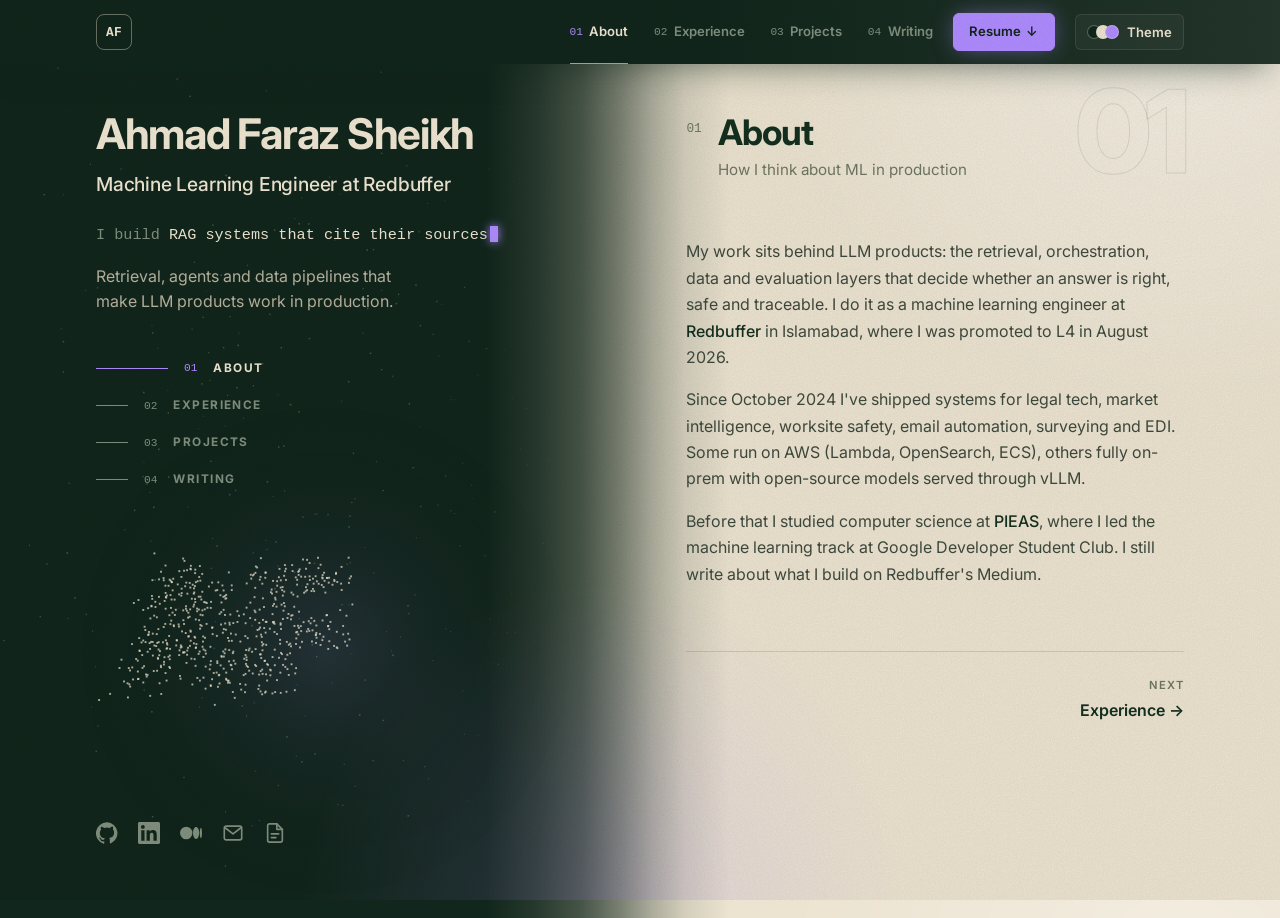
==== commit 01e2865f: "Apply 60/30/10 colour rule across themes and restyle case studies" ====
--- a/index.html
+++ b/index.html
@@ -17,7 +17,7 @@
 <link rel="preconnect" href="https://fonts.googleapis.com">
 <link rel="preconnect" href="https://fonts.gstatic.com" crossorigin>
 <link href="https://fonts.googleapis.com/css2?family=Inter:wght@400;500;600;700&display=swap" rel="stylesheet">
-<link rel="stylesheet" href="assets/css/style.css?v=21">
+<link rel="stylesheet" href="assets/css/style.css?v=24">
 </head>
 <body data-page="index">
 <div class="spot" aria-hidden="true"></div>
@@ -84,10 +84,10 @@
   </main>
 </div>
 
-<dialog id="modal" class="sand" aria-labelledby="mTitle"><div id="modalBody"></div></dialog>
+<dialog id="modal" aria-labelledby="mTitle"><div id="modalBody"></div></dialog>
 <noscript><p style="text-align:center;padding:2rem">This site needs JavaScript to show its content. Email <a href="mailto:faraz.sheikh2001@gmail.com">faraz.sheikh2001@gmail.com</a>.</p></noscript>
-<script src="assets/js/content.js?v=21" defer></script>
-<script src="assets/js/field.js?v=21" defer></script>
-<script src="assets/js/main.js?v=21" defer></script>
+<script src="assets/js/content.js?v=24" defer></script>
+<script src="assets/js/field.js?v=24" defer></script>
+<script src="assets/js/main.js?v=24" defer></script>
 </body>
 </html>
--- a/assets/css/style.css
+++ b/assets/css/style.css
@@ -1,14 +1,12 @@
 /* Two-column engineer layout: fixed intro on the left, scrolling work on the right. */
 /* Themes: each palette is ~90% a dark and a light colour blended together, ~10% one signature accent.
    The left column and top bar sit on the dark surface; pages, the archive table and pop-ups on the light (.sand) surface.
-   Each section has an accent for each surface: --ag (on dark) and --as (on light). Switch with data-palette on <html>. */
-:root,:root[data-palette="forest"]{--dark:#11261c;--light:#ece3d0;--sig-d:#b08cff;--sig-l:#6a2fe0;--d-head:#efe6d2;--d-text:#b9b39f;--d-dim:#82907f;--l-head:#14301f;--l-text:#3f4a3e;--l-dim:#6f7763;--a1d:#e2c58f;--a1l:#8a6220;--a2d:#93d4a6;--a2l:#2c6a43;--a3d:#b08cff;--a3l:#6a2fe0;--a4d:#e9b384;--a4l:#97521f;}
-:root[data-palette="navy"]{--dark:#0f1b33;--light:#f3ead8;--sig-d:#ff7a66;--sig-l:#d24a33;--d-head:#f3ead8;--d-text:#b8bccb;--d-dim:#7f88a0;--l-head:#0f1b33;--l-text:#3e4659;--l-dim:#6e7486;--a1d:#f0d29b;--a1l:#8c6218;--a2d:#8ec5ff;--a2l:#1f5ea8;--a3d:#ff7a66;--a3l:#d24a33;--a4d:#f7b199;--a4l:#a8502f;}
-:root[data-palette="mono"]{--dark:#0a0a0b;--light:#ffffff;--sig-d:#c6ff3d;--sig-l:#4d7c0f;--d-head:#f5f5f5;--d-text:#a8a8ad;--d-dim:#707076;--l-head:#0a0a0b;--l-text:#3b3b40;--l-dim:#76767c;--a1d:#c6ff3d;--a1l:#4d7c0f;--a2d:#9ff0c0;--a2l:#17744a;--a3d:#e6ff7a;--a3l:#5f7a00;--a4d:#7fe7d4;--a4l:#0e6f62;}
-:root{--ag:var(--a1d);--as:var(--a1l)}
-:root[data-sec="experience"]{--ag:var(--a2d);--as:var(--a2l)}
-:root[data-sec="projects"]{--ag:var(--a3d);--as:var(--a3l)}
-:root[data-sec="writing"]{--ag:var(--a4d);--as:var(--a4l)}
+   60/30/10: the dark colour is the main surface, the light colour carries text and the page sheet, and the accent
+   is kept for the one button to press, the active menu item, the cursor, glows and key numbers. Switch with data-palette on <html>. */
+:root,:root[data-palette="forest"]{--dark:#11261c;--light:#ece3d0;--sig-d:#b08cff;--sig-l:#6a2fe0;--d-head:#efe6d2;--d-text:#b9b39f;--d-dim:#82907f;--l-head:#14301f;--l-text:#3f4a3e;--l-dim:#6f7763;}
+:root[data-palette="navy"]{--dark:#0f1b33;--light:#f3ead8;--sig-d:#ff7a66;--sig-l:#d24a33;--d-head:#f3ead8;--d-text:#b8bccb;--d-dim:#7f88a0;--l-head:#0f1b33;--l-text:#3e4659;--l-dim:#6e7486;}
+:root[data-palette="mono"]{--dark:#0a0a0b;--light:#ffffff;--sig-d:#c6ff3d;--sig-l:#4d7c0f;--d-head:#f5f5f5;--d-text:#a8a8ad;--d-dim:#707076;--l-head:#0a0a0b;--l-text:#3b3b40;--l-dim:#76767c;}
+:root{--ag:var(--sig-d);--as:var(--sig-l)}
 html{color-scheme:dark}
 :root{
   --m1:color-mix(in oklab,var(--dark) 88%,var(--light));--m2:color-mix(in oklab,var(--dark) 72%,var(--light));
@@ -37,9 +35,8 @@
 /* ---------- the blend: dark shades into light, no hard edge ---------- */
 @media (min-width:1024px){
   body[data-page="index"]{background-color:var(--dark);background-image:
-    radial-gradient(38vw 60vh at 48% 104%, color-mix(in srgb,var(--sig-d) 16%,transparent), transparent 70%),
-    radial-gradient(45vw 55vh at 92% 6%, rgba(255,255,255,.4), transparent 70%),
-    radial-gradient(40vw 50vh at 70% 100%, color-mix(in srgb,var(--dark) 9%,transparent), transparent 70%),
+    radial-gradient(34vw 56vh at 47% 104%, color-mix(in srgb,var(--sig-d) 18%,transparent), transparent 70%),
+    radial-gradient(45vw 55vh at 92% 6%, rgba(255,255,255,.35), transparent 70%),
     linear-gradient(in oklab 90deg, var(--dark) 0%, var(--dark) 38%, var(--m1) 42%, var(--m2) 45.5%, var(--m3) 48.5%, var(--m4) 51%, var(--m5) 53.5%, var(--light) 57%)}
   .content.sand{background:transparent}
 }
@@ -99,7 +96,7 @@
 @media (min-width:1024px){.side{position:sticky;top:0;height:100vh;width:48%;flex:none;display:flex;flex-direction:column;justify-content:space-between;padding:112px 3rem 56px var(--gut)}.layout .side h1{font-size:clamp(2.1rem,3.3vw,2.85rem)}}
 .side h1{font-size:clamp(2.4rem,5vw,3.1rem);line-height:1.05;font-weight:700;letter-spacing:-.03em;color:var(--head)}
 .role{margin-top:.8rem;font-size:1.2rem;font-weight:500;color:var(--head);letter-spacing:-.01em}
-.typed{margin-top:1.4rem;min-height:1.6em;font:500 .95rem/1.6 ui-monospace,"SF Mono",Menlo,Consolas,monospace;color:var(--accent);transition:color .4s}
+.typed{margin-top:1.4rem;min-height:1.6em;font:500 .95rem/1.6 ui-monospace,"SF Mono",Menlo,Consolas,monospace;color:var(--head);transition:color .4s}
 .typed .k{color:var(--dim)}
 .typed .caret{display:inline-block;width:.55em;height:1.1em;margin-left:2px;vertical-align:-.2em;background:var(--electric);box-shadow:0 0 10px var(--electric);animation:blink 1s steps(2) infinite;transition:background .4s}
 @keyframes blink{50%{opacity:0}}
@@ -136,8 +133,8 @@
 .tb-in{max-width:1280px;margin:0 auto;padding:0 24px;height:60px;display:flex;align-items:center;gap:1.25rem}
 @media (min-width:768px){.tb-in{padding:0 48px}}
 @media (min-width:1024px){.tb-in{padding:0 96px;height:64px}}
-.brand{flex:none;display:grid;place-items:center;width:36px;height:36px;border:1px solid var(--accent);border-radius:8px;color:var(--accent);font:700 .8rem ui-monospace,Menlo,monospace;letter-spacing:.02em;transition:color .3s,border-color .3s,background .2s}
-.brand:hover,.brand.active:hover{background:var(--pill)}
+.brand{flex:none;display:grid;place-items:center;width:36px;height:36px;border:1px solid color-mix(in srgb,var(--head) 40%,transparent);border-radius:8px;color:var(--head);font:700 .8rem ui-monospace,Menlo,monospace;letter-spacing:.02em;transition:color .3s,border-color .3s,background .2s}
+.brand:hover,.brand.active:hover{background:var(--raise2)}
 .tb-nav{flex:1;min-width:0;display:flex;gap:1.6rem;overflow-x:auto;scrollbar-width:none;justify-content:flex-end;height:100%}
 .tb-nav::-webkit-scrollbar{display:none}
 @media (max-width:639px){.tb-nav{justify-content:flex-start;gap:1.2rem;margin-right:-24px;padding-right:24px}}
@@ -148,8 +145,8 @@
 .tb-nav a.active{color:var(--head)}
 .tb-nav a.active b{color:var(--accent)}
 .tb-nav a.active::after{transform:scaleX(1)}
-.tb-cv{flex:none;display:inline-flex;align-items:center;gap:.35rem;padding:.42rem .9rem;border:1px solid var(--accent);border-radius:6px;color:var(--accent);font-size:.82rem;font-weight:600;transition:background .2s,color .3s,border-color .3s}
-.tb-cv:hover{background:var(--pill)}
+.tb-cv{flex:none;display:inline-flex;align-items:center;gap:.35rem;padding:.42rem .95rem;border:1px solid var(--accent);border-radius:6px;background:var(--accent);color:var(--dark);box-shadow:0 0 22px -4px color-mix(in srgb,var(--accent) 60%,transparent);font-size:.82rem;font-weight:600;transition:background .2s,color .3s,border-color .3s}
+.tb-cv:hover{filter:brightness(1.08);box-shadow:0 0 30px -2px color-mix(in srgb,var(--accent) 75%,transparent)}
 @media (max-width:639px){.tb-cv{display:none}}
 .content > .sec:first-of-type{margin-top:0}
 
@@ -158,7 +155,7 @@
 .sec.on{display:block;animation:pageIn .45s cubic-bezier(.2,.7,.2,1)}
 @keyframes pageIn{from{opacity:0;transform:translateY(14px)}}
 /* big outlined page number behind the header */
-.sec::before{content:attr(data-num);position:absolute;right:0;top:-1rem;font:800 clamp(6rem,14vw,11rem)/1 Inter,sans-serif;letter-spacing:-.06em;color:transparent;-webkit-text-stroke:1px color-mix(in srgb,var(--accent) 35%,transparent);pointer-events:none;z-index:-1;opacity:.7}
+.sec::before{content:attr(data-num);position:absolute;right:0;top:-1rem;font:800 clamp(6rem,14vw,11rem)/1 Inter,sans-serif;letter-spacing:-.06em;color:transparent;-webkit-text-stroke:1px color-mix(in srgb,var(--head) 16%,transparent);pointer-events:none;z-index:-1;opacity:.7}
 @media (min-width:1024px){
   body[data-page="index"]{overflow:hidden}
   .layout{height:100vh}
@@ -171,7 +168,7 @@
 .sec:focus,.sec:focus-visible{outline:none}
 .sec-head{display:flex;align-items:flex-start;gap:1rem;margin-bottom:2.5rem}
 @media (min-width:1024px){.sec-head{margin-bottom:3.5rem}}
-.sec-head .num{font:500 .8rem ui-monospace,Menlo,monospace;color:var(--accent);padding-top:.55rem;transition:color .4s}
+.sec-head .num{font:500 .8rem ui-monospace,Menlo,monospace;color:var(--dim);padding-top:.55rem;transition:color .4s}
 .sec-head h2{font-size:clamp(1.7rem,3vw,2.2rem);font-weight:700;letter-spacing:-.03em;line-height:1.15;color:var(--head)}
 .sec-head .kicker{margin-top:.3rem;color:var(--dim);font-size:.95rem}
 
@@ -218,13 +215,13 @@
 .item .bul button{position:relative;z-index:3;background:none;border:0;padding:0;font:inherit;color:var(--head);font-weight:500;cursor:pointer}
 .item .bul button:hover{color:var(--accent)}
 .tags{display:flex;flex-wrap:wrap;gap:.4rem;margin-top:.9rem}
-.tags li{padding:.25rem .7rem;border-radius:999px;background:var(--pill);color:var(--accent);font-size:.74rem;font-weight:500;line-height:1.4}
+.tags li{padding:.25rem .7rem;border-radius:999px;background:var(--raise2);color:var(--text);font-size:.74rem;font-weight:500;line-height:1.4}
 
 /* project thumbnail: key metric instead of a screenshot */
 .metric{order:2;align-self:start;border:1px solid var(--line);border-radius:6px;background:var(--raise);padding:.7rem .75rem;max-width:200px;transition:border-color .2s}
 @media (min-width:640px){.metric{order:0;grid-column:span 2;margin-top:.2rem}}
 .item:hover .metric{border-color:color-mix(in srgb,var(--accent) 45%,transparent)}
-.metric b{display:block;font-size:1.25rem;font-weight:700;letter-spacing:-.02em;color:var(--head);line-height:1.15}
+.metric b{display:block;font-size:1.25rem;font-weight:700;letter-spacing:-.02em;color:var(--accent);line-height:1.15}
 .metric span{display:block;font-size:.7rem;line-height:1.35;color:var(--dim);margin-top:.2rem}
 
 .arrow-link{display:inline-flex;align-items:center;gap:.4rem;margin-top:3rem;font-weight:600;color:var(--head);border-bottom:1px solid transparent}
@@ -244,7 +241,7 @@
 @media (min-width:1024px){.arch-in{padding:0 96px}}
 .arch-head{padding:72px 0 8px}
 .arch-body{padding-bottom:96px}
-.back{display:inline-flex;gap:.5rem;font-weight:600;color:var(--accent)}
+.back{display:inline-flex;gap:.5rem;font-weight:600;color:var(--head)}
 .back span{transition:transform .2s}
 .back:hover span{transform:translateX(-4px)}
 .archive h1{margin-top:.6rem;font-size:clamp(2.4rem,5vw,3.1rem);font-weight:700;letter-spacing:-.03em;color:var(--head)}
@@ -264,35 +261,43 @@
 @media (max-width:1023px){.hide-md{display:none}}
 @media (max-width:639px){.hide-sm{display:none}}
 
-/* ---------- case study modal ---------- */
-dialog#modal{width:min(760px,100% - 24px);max-height:min(88vh,100dvh - 24px);padding:0;border:1px solid var(--line);border-radius:12px;background:var(--bg);color:var(--text);box-shadow:0 30px 80px -20px color-mix(in srgb,var(--dark) 60%,transparent)}
-dialog#modal::backdrop{background:color-mix(in srgb,var(--dark) 72%,transparent);backdrop-filter:blur(3px)}
-dialog#modal[open]{animation:up .2s ease-out}
-@keyframes up{from{opacity:0;transform:translateY(10px)}}
-.m-in{padding:2rem}
-@media (max-width:640px){.m-in{padding:1.4rem 1.2rem}}
+/* ---------- case study modal: dark surface (60), light text and cards (30), accent on the key number and links (10) ---------- */
+dialog#modal{width:min(780px,100% - 24px);max-height:min(88vh,100dvh - 24px);padding:0;border:1px solid var(--line);border-radius:16px;color:var(--text);
+  background:radial-gradient(70% 50% at 100% 0%, color-mix(in srgb,var(--sig-d) 14%,transparent), transparent 70%),
+             radial-gradient(60% 40% at 0% 100%, color-mix(in srgb,var(--light) 7%,transparent), transparent 70%), var(--dark);
+  box-shadow:0 40px 100px -24px rgba(0,0,0,.7)}
+dialog#modal::backdrop{background:color-mix(in srgb,var(--dark) 55%,transparent);backdrop-filter:blur(6px);-webkit-backdrop-filter:blur(6px)}
+dialog#modal[open]{animation:up .25s cubic-bezier(.2,.7,.2,1)}
+@keyframes up{from{opacity:0;transform:translateY(14px) scale(.985)}}
+.m-in{padding:2.2rem 2.4rem 2.4rem}
+@media (max-width:640px){.m-in{padding:1.4rem 1.2rem 1.6rem}}
 .m-top{display:flex;justify-content:space-between;align-items:flex-start;gap:1rem}
-.m-top .k{font-size:.74rem;font-weight:600;text-transform:uppercase;letter-spacing:.08em;color:var(--dim)}
-.m-x{flex:none;background:var(--raise2);border:0;color:var(--head);width:34px;height:34px;border-radius:8px;cursor:pointer;font-size:1rem}
-.m-x:hover{color:var(--accent)}
-.m-in h2{margin-top:.4rem;font-size:1.6rem;line-height:1.2;font-weight:700;letter-spacing:-.02em;color:var(--head)}
-.m-in .lead{margin-top:.7rem}
-.m-stats{display:grid;grid-template-columns:repeat(3,1fr);gap:.6rem;margin-top:1.4rem}
+.m-top .k{font:500 .74rem ui-monospace,Menlo,monospace;letter-spacing:.02em;color:var(--dim)}
+.m-x{flex:none;background:var(--raise2);border:1px solid var(--line);color:var(--head);width:36px;height:36px;border-radius:10px;cursor:pointer;font-size:1rem;transition:border-color .2s}
+.m-x:hover{border-color:var(--head)}
+.m-in h2{margin-top:.6rem;font-size:clamp(1.5rem,3.4vw,1.9rem);line-height:1.18;font-weight:700;letter-spacing:-.025em;color:var(--head)}
+.m-in .lead{margin-top:.75rem;font-size:1.02rem;color:color-mix(in srgb,var(--head) 80%,var(--text))}
+.m-stats{display:grid;grid-template-columns:repeat(3,1fr);gap:.7rem;margin-top:1.6rem}
 @media (max-width:560px){.m-stats{grid-template-columns:1fr}}
-.m-stats div{border:1px solid var(--line);border-radius:8px;padding:.75rem .85rem;background:var(--raise)}
-.m-stats b{display:block;font-size:1.1rem;font-weight:700;color:var(--head)}
-.m-stats span{font-size:.8rem;color:var(--dim)}
-.m-in h4{margin:1.8rem 0 .6rem;font-size:.74rem;font-weight:700;text-transform:uppercase;letter-spacing:.12em;color:var(--head)}
-.m-in .bul{display:grid;gap:.5rem;font-size:.94rem}
-.m-in .bul li{position:relative;padding-left:1.1rem}
-.m-in .bul li::before{content:"▹";position:absolute;left:0;color:var(--accent)}
-.flow{display:flex;flex-wrap:wrap;align-items:center;gap:.4rem;font-size:.82rem}
-.flow span{border:1px solid var(--line);border-radius:6px;padding:.35rem .6rem;background:var(--raise);color:var(--head)}
+.m-stats div{border-radius:12px;padding:.9rem 1rem;background:color-mix(in srgb,var(--light) 92%,var(--dark));color:var(--l-text)}
+.m-stats b{display:block;font-size:1.2rem;font-weight:700;letter-spacing:-.01em;color:var(--l-head)}
+.m-stats div:first-child b{color:var(--sig-l)}
+.m-stats span{font-size:.8rem;color:var(--l-dim)}
+.m-in h4{margin:2rem 0 .7rem;font:500 .74rem ui-monospace,Menlo,monospace;letter-spacing:.04em;text-transform:uppercase;color:var(--dim)}
+.m-in p{color:var(--text)}
+.m-in .bul{display:grid;gap:.55rem;font-size:.95rem}
+.m-in .bul li{position:relative;padding-left:1.2rem}
+.m-in .bul li::before{content:"";position:absolute;left:0;top:.62em;width:6px;height:6px;border-radius:50%;background:color-mix(in srgb,var(--head) 45%,transparent)}
+.flow{display:flex;flex-wrap:wrap;align-items:stretch;gap:.45rem;font-size:.82rem}
+.flow span{border:1px solid var(--line);border-radius:9px;padding:.45rem .7rem;background:var(--raise2);color:var(--head)}
 .flow span small{display:block;font-size:.7rem;color:var(--dim)}
-.flow em{font-style:normal;color:var(--dim)}
-.m-links{display:flex;flex-wrap:wrap;gap:1.2rem;margin-top:1.6rem}
-.m-links a{font-weight:600;color:var(--accent)}
-.m-links a:hover{text-decoration:underline}
+.flow em{align-self:center;font-style:normal;color:var(--dim)}
+.m-in .tags li{background:var(--raise2);color:var(--text);border:1px solid var(--line)}
+.m-links{display:flex;flex-wrap:wrap;gap:.7rem;margin-top:1.8rem}
+.m-links a{display:inline-flex;align-items:center;gap:.35rem;padding:.55rem 1rem;border-radius:8px;font-weight:600;font-size:.88rem;border:1px solid var(--line);color:var(--head);transition:border-color .2s,filter .2s}
+.m-links a:hover{border-color:var(--head)}
+.m-links a:first-child{background:var(--sig-d);border-color:var(--sig-d);color:var(--dark);box-shadow:0 0 22px -6px var(--sig-d)}
+.m-links a:first-child:hover{filter:brightness(1.08)}
 
 @media (prefers-reduced-motion:reduce){*{animation:none!important;transition:none!important;scroll-behavior:auto!important}}
 @media (max-width:639px){.metric{display:none}}
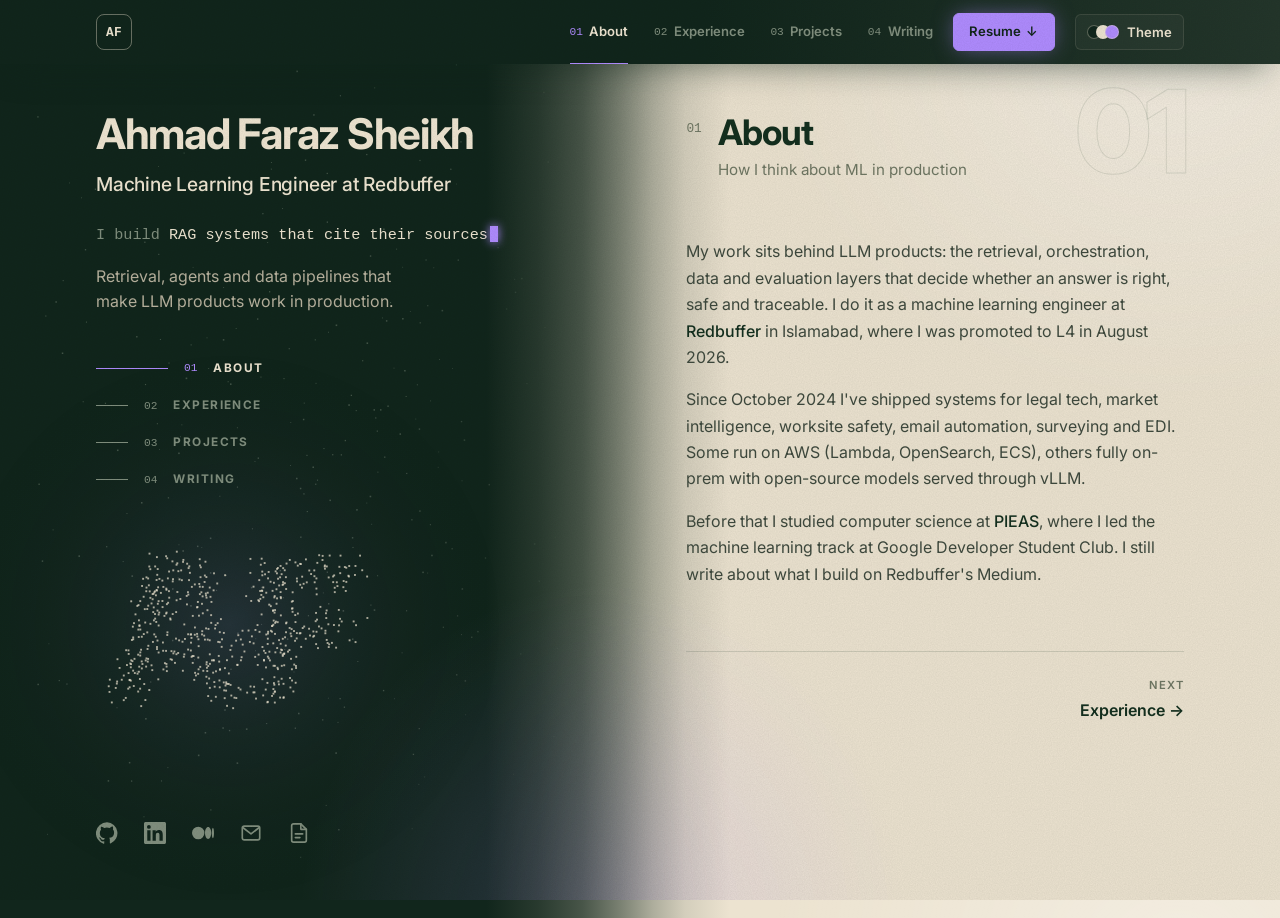
==== commit f7a95b71: "Responsive fixes for phones, tablets and small laptops" ====
--- a/index.html
+++ b/index.html
@@ -17,7 +17,7 @@
 <link rel="preconnect" href="https://fonts.googleapis.com">
 <link rel="preconnect" href="https://fonts.gstatic.com" crossorigin>
 <link href="https://fonts.googleapis.com/css2?family=Inter:wght@400;500;600;700&display=swap" rel="stylesheet">
-<link rel="stylesheet" href="assets/css/style.css?v=24">
+<link rel="stylesheet" href="assets/css/style.css?v=25">
 </head>
 <body data-page="index">
 <div class="spot" aria-hidden="true"></div>
@@ -86,8 +86,8 @@
 
 <dialog id="modal" aria-labelledby="mTitle"><div id="modalBody"></div></dialog>
 <noscript><p style="text-align:center;padding:2rem">This site needs JavaScript to show its content. Email <a href="mailto:faraz.sheikh2001@gmail.com">faraz.sheikh2001@gmail.com</a>.</p></noscript>
-<script src="assets/js/content.js?v=24" defer></script>
-<script src="assets/js/field.js?v=24" defer></script>
-<script src="assets/js/main.js?v=24" defer></script>
+<script src="assets/js/content.js?v=25" defer></script>
+<script src="assets/js/field.js?v=25" defer></script>
+<script src="assets/js/main.js?v=25" defer></script>
 </body>
 </html>
--- a/assets/css/style.css
+++ b/assets/css/style.css
@@ -302,3 +302,25 @@
 @media (prefers-reduced-motion:reduce){*{animation:none!important;transition:none!important;scroll-behavior:auto!important}}
 @media (max-width:639px){.metric{display:none}}
 @media (min-width:1024px){.arch-table thead{top:64px}}
+
+/* ---------- responsive fixes ---------- */
+/* phones: the section bar scrolls sideways; fade its edges so cut-off links read as "more this way" */
+@media (max-width:767px){
+  .tb-nav{-webkit-mask-image:linear-gradient(90deg,transparent 0,#000 14px,#000 calc(100% - 34px),transparent);mask-image:linear-gradient(90deg,transparent 0,#000 14px,#000 calc(100% - 34px),transparent);padding-left:6px}
+}
+/* the typing line wraps on narrow columns; reserve two lines so the page doesn't jump as it types */
+@media (max-width:639px),(min-width:1024px) and (max-width:1279px){.typed{min-height:3.2em}}
+/* bigger tap area for the social icons without changing their look */
+.socials{gap:.5rem}
+.socials a{padding:9px;margin:-9px 0}
+.socials li:first-child a{margin-left:-9px}
+/* small laptops / iPad landscape: the key-number box becomes a compact line above the project */
+@media (min-width:1024px) and (max-width:1279px){
+  #projectList .item{grid-template-columns:1fr;gap:.6rem}
+  #projectList .item .body{grid-column:auto}
+  #projectList .metric{order:0;grid-column:auto;display:flex;align-items:baseline;gap:.5rem;max-width:none;margin:0;padding:0;border:0;background:none}
+  #projectList .metric b{font-size:1rem}
+  #projectList .metric span{margin:0;font-size:.8rem}
+}
+/* the pop-up's first focus goes to its content, not the close button */
+.m-in:focus{outline:none}
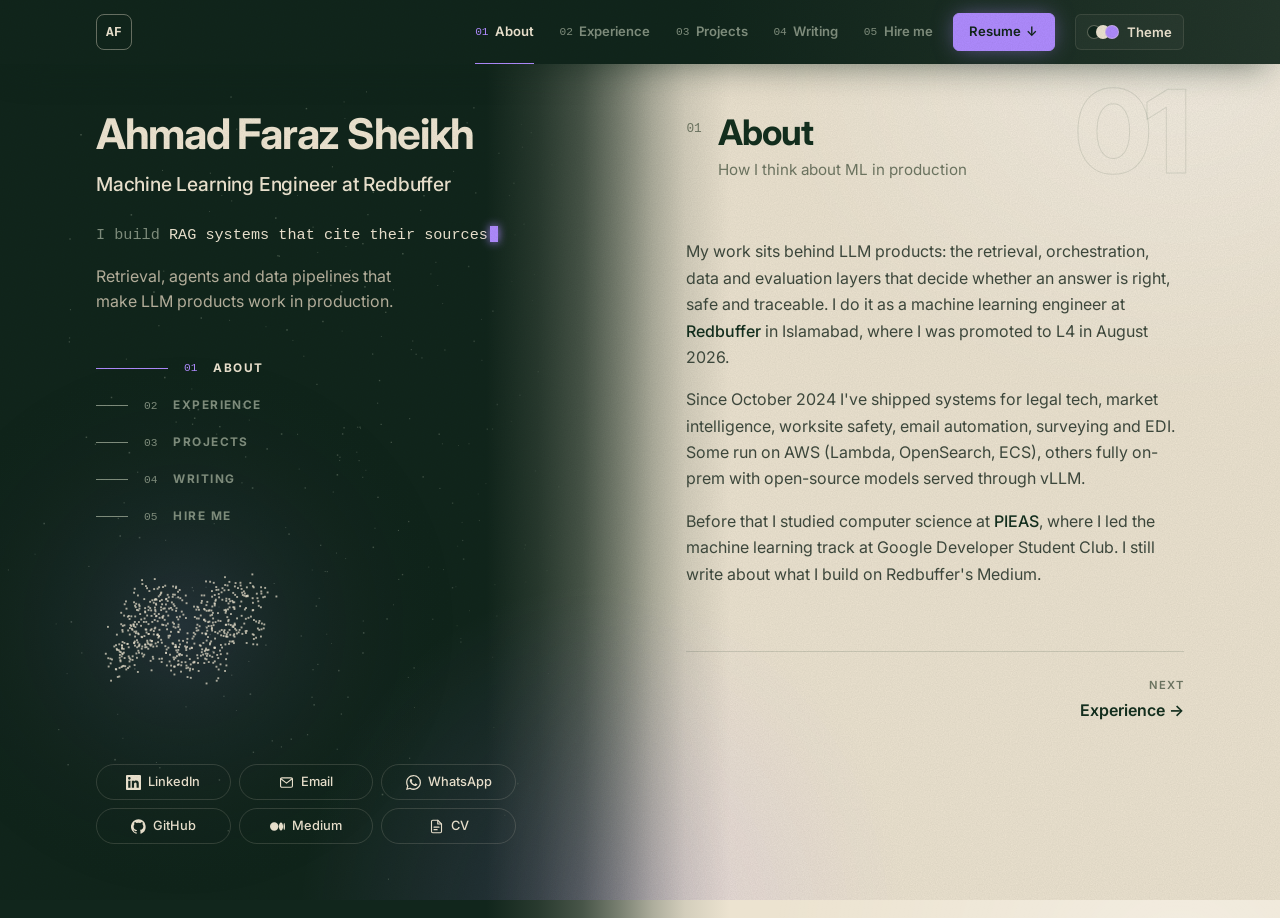
==== commit 161cba1b: "Add Hire me section, contact buttons with WhatsApp, and fit the sidebar to short screens" ====
--- a/index.html
+++ b/index.html
@@ -17,7 +17,7 @@
 <link rel="preconnect" href="https://fonts.googleapis.com">
 <link rel="preconnect" href="https://fonts.gstatic.com" crossorigin>
 <link href="https://fonts.googleapis.com/css2?family=Inter:wght@400;500;600;700&display=swap" rel="stylesheet">
-<link rel="stylesheet" href="assets/css/style.css?v=25">
+<link rel="stylesheet" href="assets/css/style.css?v=32">
 </head>
 <body data-page="index">
 <div class="spot" aria-hidden="true"></div>
@@ -26,7 +26,7 @@
 <div class="topbar" role="banner">
   <div class="tb-in">
     <a class="brand" href="#about" data-sec="about" aria-label="Ahmad Faraz Sheikh, back to start"><span>AF</span></a>
-    <nav class="tb-nav" aria-label="Sections"><a href="#about" data-sec="about"><b>01</b>About</a><a href="#experience" data-sec="experience"><b>02</b>Experience</a><a href="#projects" data-sec="projects"><b>03</b>Projects</a><a href="#writing" data-sec="writing"><b>04</b>Writing</a></nav>
+    <nav class="tb-nav" aria-label="Sections"><a href="#about" data-sec="about"><b>01</b>About</a><a href="#experience" data-sec="experience"><b>02</b>Experience</a><a href="#projects" data-sec="projects"><b>03</b>Projects</a><a href="#writing" data-sec="writing"><b>04</b>Writing</a><a href="#hire" data-sec="hire"><b>05</b>Hire me</a></nav>
     <a class="tb-cv" id="tbCv" download>Resume <span aria-hidden="true">↓</span></a>
     <div class="tb-theme">
       <button class="tb-pal" id="palBtn" type="button" aria-haspopup="true" aria-expanded="false" aria-controls="palMenu" aria-label="Change colour theme"><span class="sw"><i></i><i></i><i></i></span><span class="lbl">Theme</span></button>
@@ -46,11 +46,12 @@
         <a href="#experience" data-sec="experience"><i></i><b>02</b><span>Experience</span></a>
         <a href="#projects" data-sec="projects"><i></i><b>03</b><span>Projects</span></a>
         <a href="#writing" data-sec="writing"><i></i><b>04</b><span>Writing</span></a>
+        <a href="#hire" data-sec="hire"><i></i><b>05</b><span>Hire me</span></a>
       </nav>
     </div>
     <div class="viz" aria-hidden="true"></div>
     <div class="side-foot">
-      <ul class="socials" id="socials" aria-label="Social media"></ul>
+      <ul class="socials" id="socials" aria-label="Contact and links"></ul>
     </div>
   </header>
 
@@ -75,19 +76,26 @@
       <section id="writing" class="sec" aria-label="Writing" data-num="04">
         <header class="sec-head"><span class="num">04</span><div><h2>Writing</h2><p class="kicker">Notes on Medium</p></div></header>
         <ol class="list" id="writingList"></ol>
-        <footer class="foot">
-          <p>Want to talk about RAG, agents or an ML role? Email <a id="footMail"></a>.</p>
-          <p class="small">Hand-built with plain HTML, CSS and JavaScript. Hosted on GitHub Pages.</p>
-        </footer>
-        <nav class="pager" aria-label="Section pages"><a class="pg prev" href="#projects" data-sec="projects"><small>Previous</small><span>← Projects</span></a><a class="pg next" href="#about" data-sec="about"><small>Back to start</small><span>About ↺</span></a></nav>
+        <a class="arrow-link" href="#hire" data-sec="hire">Want to work together? <span aria-hidden="true">→</span></a>
+        <nav class="pager" aria-label="Section pages"><a class="pg prev" href="#projects" data-sec="projects"><small>Previous</small><span>← Projects</span></a><a class="pg next" href="#hire" data-sec="hire"><small>Next</small><span>Hire me →</span></a></nav>
+      </section>
+      <section id="hire" class="sec" aria-label="Hire me" data-num="05">
+        <header class="sec-head"><span class="num">05</span><div><h2>Hire me</h2><p class="kicker">Why work with me, and how to reach me</p></div></header>
+        <h3 class="sub-h">What you get</h3>
+        <ol class="why" id="whyList"></ol>
+        <h3 class="sub-h">How I work</h3>
+        <ol class="steps" id="processList"></ol>
+        <div class="contact" id="contactBox"></div>
+        <footer class="foot"><p class="small">Hand-built with plain HTML, CSS and JavaScript. Hosted on GitHub Pages.</p></footer>
+        <nav class="pager" aria-label="Section pages"><a class="pg prev" href="#writing" data-sec="writing"><small>Previous</small><span>← Writing</span></a><a class="pg next" href="#about" data-sec="about"><small>Back to start</small><span>About ↺</span></a></nav>
       </section>
   </main>
 </div>
 
 <dialog id="modal" aria-labelledby="mTitle"><div id="modalBody"></div></dialog>
 <noscript><p style="text-align:center;padding:2rem">This site needs JavaScript to show its content. Email <a href="mailto:faraz.sheikh2001@gmail.com">faraz.sheikh2001@gmail.com</a>.</p></noscript>
-<script src="assets/js/content.js?v=25" defer></script>
-<script src="assets/js/field.js?v=25" defer></script>
-<script src="assets/js/main.js?v=25" defer></script>
+<script src="assets/js/content.js?v=32" defer></script>
+<script src="assets/js/field.js?v=32" defer></script>
+<script src="assets/js/main.js?v=32" defer></script>
 </body>
 </html>
--- a/assets/css/style.css
+++ b/assets/css/style.css
@@ -117,13 +117,16 @@
 #field{position:fixed;inset:0;width:100%;height:100%;z-index:0;pointer-events:none}
 @media (max-width:1023px){#field{position:absolute;top:0;left:0;right:0;bottom:auto}}
 @media (min-width:1024px){#field{right:auto}}
-.viz{height:170px;margin:1.5rem 0 .5rem}
-@media (min-width:1024px){.side{justify-content:flex-start}.viz{flex:1;min-height:130px;max-height:360px;margin:1.8rem 0 2.4rem;max-width:460px}}
-.side-foot{display:flex;align-items:center;gap:1.25rem;margin-top:2rem}
-.socials{display:flex;align-items:center;gap:1.25rem}
-.socials a{display:block;color:var(--dim);transition:color .15s}
-.socials a:hover{color:var(--head)}
-.socials svg{width:22px;height:22px;display:block}
+.viz{height:140px;margin:1.2rem 0 .8rem}
+@media (min-width:1024px){.side{justify-content:flex-start}.viz{flex:1;min-height:110px;max-height:210px;margin:1.6rem 0 2rem;max-width:420px}}
+.side-foot{display:flex;align-items:center;gap:1rem;margin-top:1.4rem}
+.socials{display:grid;grid-template-columns:repeat(3,minmax(0,1fr));gap:.5rem;width:100%;max-width:420px}
+.socials a{display:flex;align-items:center;color:var(--dim);transition:color .15s,border-color .2s,background .2s}
+.socials svg{display:block}
+.socials a.pill{justify-content:center;gap:.45rem;height:36px;padding:0 .6rem;border:1px solid color-mix(in srgb,var(--head) 16%,transparent);border-radius:999px;color:var(--head);font-size:.8rem;font-weight:500;white-space:nowrap}
+.socials a.pill svg{flex:none;width:15px;height:15px}
+.socials a.pill:hover{border-color:var(--accent);background:color-mix(in srgb,var(--accent) 10%,transparent)}
+@media (max-width:359px){.socials{grid-template-columns:repeat(2,minmax(0,1fr))}}
 
 .content{padding:3rem var(--gut) 64px;position:relative}
 
@@ -311,9 +314,6 @@
 /* the typing line wraps on narrow columns; reserve two lines so the page doesn't jump as it types */
 @media (max-width:639px),(min-width:1024px) and (max-width:1279px){.typed{min-height:3.2em}}
 /* bigger tap area for the social icons without changing their look */
-.socials{gap:.5rem}
-.socials a{padding:9px;margin:-9px 0}
-.socials li:first-child a{margin-left:-9px}
 /* small laptops / iPad landscape: the key-number box becomes a compact line above the project */
 @media (min-width:1024px) and (max-width:1279px){
   #projectList .item{grid-template-columns:1fr;gap:.6rem}
@@ -324,3 +324,63 @@
 }
 /* the pop-up's first focus goes to its content, not the close button */
 .m-in:focus{outline:none}
+
+/* ---------- hire me ---------- */
+.sub-h{margin:0 0 1.2rem;font:500 .74rem ui-monospace,Menlo,monospace;letter-spacing:.06em;text-transform:uppercase;color:var(--dim)}
+.why{display:grid;gap:1rem;margin-bottom:3.5rem}
+@media (min-width:640px){.why{grid-template-columns:1fr 1fr}}
+.why-card{position:relative;padding:1.25rem 1.25rem 1.1rem;border:1px solid var(--line);border-radius:12px;background:var(--raise);transition:border-color .2s,transform .2s}
+.why-card:hover{border-color:color-mix(in srgb,var(--head) 30%,transparent);transform:translateY(-2px)}
+.why-card .n{font:500 .72rem ui-monospace,Menlo,monospace;color:var(--dim)}
+.why-card h4{margin:.35rem 0 .45rem;font-size:1.02rem;font-weight:600;line-height:1.3;color:var(--head)}
+.why-card p{font-size:.9rem;line-height:1.55}
+.why-card .proof{margin-top:.8rem;padding-top:.7rem;border-top:1px dashed var(--line);font-size:.8rem;color:var(--head);font-weight:500}
+.why-card .proof span{color:var(--accent);font-weight:700;margin-right:.2rem}
+.steps{display:grid;gap:1.1rem;margin-bottom:3.5rem}
+.steps li{display:flex;gap:1rem;align-items:flex-start}
+.steps b{flex:none;display:grid;place-items:center;width:30px;height:30px;border-radius:50%;border:1px solid var(--line);font:600 .8rem ui-monospace,Menlo,monospace;color:var(--head)}
+.steps h4{margin:.2rem 0 0;font-size:.98rem;font-weight:600;color:var(--head)}
+.steps p{font-size:.9rem;margin-top:.15rem}
+/* the contact block is a dark card (the main colour) inside the light page */
+.contact{padding:1.8rem;border-radius:16px;color:var(--d-text);
+  background:radial-gradient(70% 90% at 100% 0%, color-mix(in srgb,var(--sig-d) 20%,transparent), transparent 70%), var(--dark)}
+@media (max-width:640px){.contact{padding:1.4rem 1.2rem}}
+.contact h3{font-size:clamp(1.5rem,3vw,1.9rem);font-weight:700;letter-spacing:-.025em;color:var(--d-head)}
+.contact .c-text{margin-top:.5rem;max-width:34rem}
+.c-mail{display:flex;flex-wrap:wrap;gap:.6rem;margin-top:1.4rem}
+.c-primary{display:inline-flex;align-items:center;gap:.5rem;padding:.75rem 1.2rem;border-radius:9px;background:var(--sig-d);color:var(--dark);font-weight:700;box-shadow:0 0 26px -6px var(--sig-d);transition:filter .2s}
+.c-primary:hover{filter:brightness(1.08)}
+.c-primary svg{width:18px;height:18px}
+.c-copy{display:inline-flex;align-items:center;gap:.7rem;min-width:0;max-width:100%;padding:.7rem 1rem;border-radius:9px;border:1px solid color-mix(in srgb,var(--d-head) 18%,transparent);background:color-mix(in srgb,var(--d-head) 5%,transparent);color:var(--d-head);font:500 .9rem Inter,system-ui,sans-serif;cursor:pointer}
+.c-copy span{overflow:hidden;text-overflow:ellipsis;white-space:nowrap}
+.c-copy em{flex:none;font-style:normal;font-size:.78rem;color:var(--d-dim)}
+.c-copy:hover{border-color:var(--d-head)}
+.c-links{display:flex;flex-wrap:wrap;gap:.5rem;margin-top:1rem}
+.c-links a{display:inline-flex;align-items:center;gap:.45rem;padding:.55rem .85rem;border-radius:8px;border:1px solid color-mix(in srgb,var(--d-head) 14%,transparent);color:var(--d-head);font-size:.86rem;font-weight:500;transition:border-color .2s}
+.c-links a:hover{border-color:var(--d-head)}
+.c-links svg{width:16px;height:16px}
+.c-where{margin-top:1.2rem;font-size:.82rem;color:var(--d-dim)}
+.contact :focus-visible{outline-color:var(--sig-d)}
+#hire .foot{margin-top:2rem}
+
+
+/* short desktop screens: the left column is exactly one screen tall, so it must fit itself.
+   The points visual gives up space first, then spacing tightens; the contact row always stays visible. */
+@media (min-width:1024px){
+  .viz{min-height:0;flex:1 1 0}
+  .side{overflow-y:auto;scrollbar-width:none}
+  .side::-webkit-scrollbar{display:none}
+}
+@media (min-width:1024px) and (max-height:860px){
+  .side{padding-top:96px;padding-bottom:28px}
+  .typed{margin-top:1rem}
+  .pitch{margin-top:.7rem}
+  .toc{margin-top:1.4rem}
+  .toc a{padding:.4rem 0}
+  .viz{margin:1rem 0}
+  .side-foot{margin-top:.6rem}
+}
+@media (min-width:1024px) and (max-height:680px){
+  .viz{display:none}
+  .toc a{padding:.3rem 0}
+}
